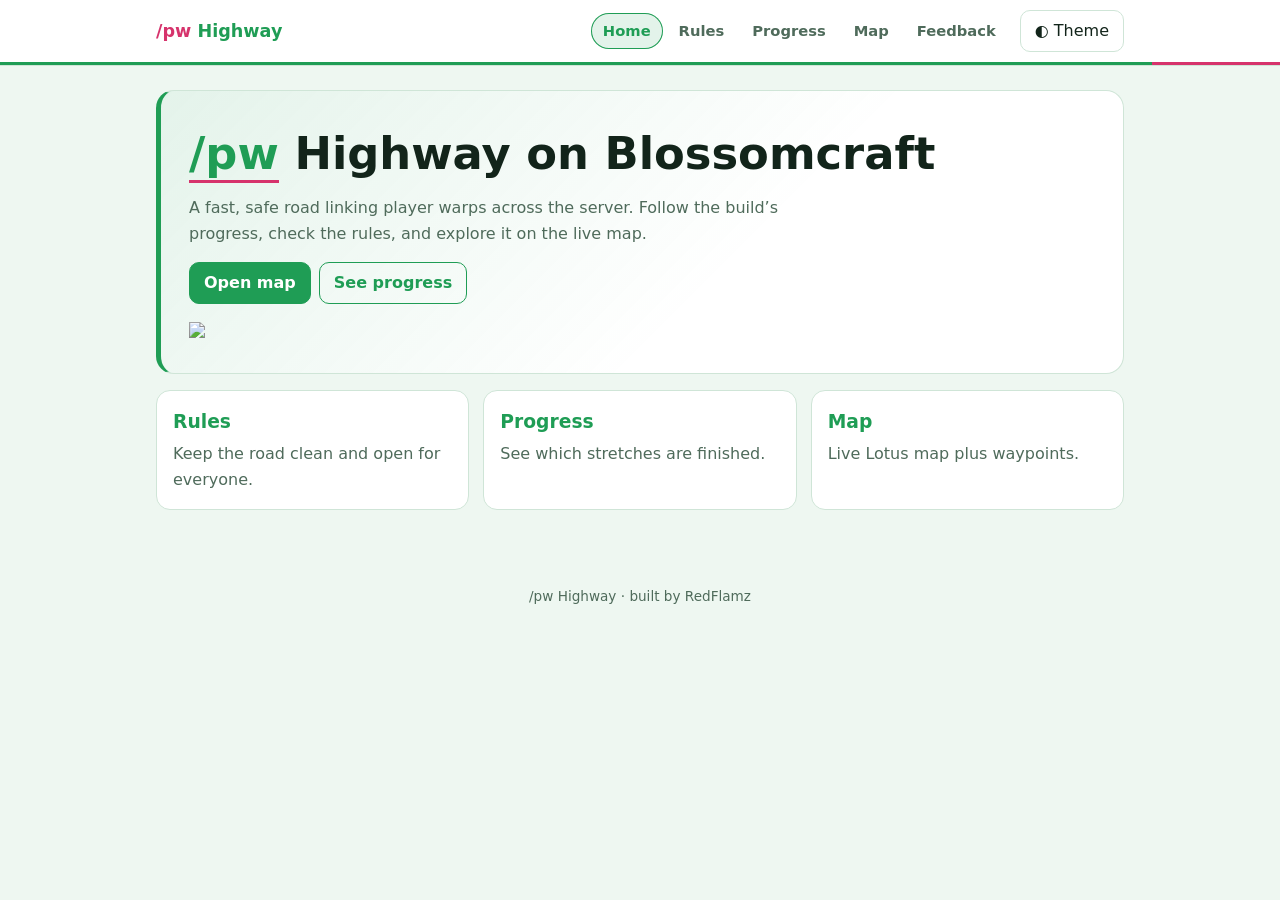
==== index.html @ 6959fd46 "Update page title and add image to hero section" ====
<!DOCTYPE html>
<html lang="en">
<head>
<meta charset="utf-8">
<meta name="viewport" content="width=device-width, initial-scale=1, viewport-fit=cover">
<title>/pw Highway</title>
<style>
:root{--bg:#eef7f1;--surface:#fff;--text:#12241a;--muted:#4f6b5b;--border:#cfe5d7;--green:#1f9d55;--pink:#d6336c;--glow:rgba(31,157,85,.12);--on:#fff;
color-scheme:light;box-sizing:border-box;padding-top:env(safe-area-inset-top,0px);padding-bottom:env(safe-area-inset-bottom,0px)}
@media (prefers-color-scheme:dark){:root:not([data-theme="light"]){--bg:#0a130e;--surface:#10201a;--text:#e8f5ed;--muted:#8fb09c;--border:#1f3a2d;--green:#3ddc84;--pink:#ff6aa8;--glow:rgba(61,220,132,.13);--on:#05200f;color-scheme:dark}}
:root[data-theme="dark"]{--bg:#0a130e;--surface:#10201a;--text:#e8f5ed;--muted:#8fb09c;--border:#1f3a2d;--green:#3ddc84;--pink:#ff6aa8;--glow:rgba(61,220,132,.13);--on:#05200f;color-scheme:dark}
html{scroll-padding-top:env(safe-area-inset-top,0px)}
*{box-sizing:border-box}
body{margin:0;background:var(--bg);color:var(--text);font:16px/1.6 system-ui,-apple-system,"Segoe UI",Roboto,sans-serif}
header::after{content:"";display:block;height:3px;background:linear-gradient(90deg,var(--green) 0 90%,var(--pink) 90%)}
header{position:sticky;top:env(safe-area-inset-top,0px);z-index:11;background:var(--surface);border-bottom:1px solid var(--border)}
body::before{content:"";position:fixed;inset:0 0 auto;height:env(safe-area-inset-top,0px);background:var(--surface);z-index:10}
.bar{max-width:1000px;margin:auto;display:flex;align-items:center;gap:12px;padding:10px 16px;flex-wrap:wrap}
.logo{font-weight:800;font-size:1.1rem;margin-right:auto}.logo span{color:var(--pink)}.logo b{color:var(--green)}
nav{display:flex;gap:4px;flex-wrap:wrap}
nav a{color:var(--muted);text-decoration:none;padding:6px 12px;border-radius:999px;font-weight:600;font-size:.92rem}
nav a:hover{color:var(--text)}nav a.on{background:var(--glow);color:var(--green);box-shadow:inset 0 0 0 1px var(--green)}
button,.btn{font:inherit;cursor:pointer;border:1px solid var(--border);background:var(--surface);color:var(--text);padding:7px 14px;border-radius:10px;text-decoration:none;display:inline-block}
button:hover,.btn:hover{border-color:var(--green)}
.pri{background:var(--green);border-color:var(--green);color:var(--on);font-weight:700}
.pk{background:transparent;border-color:var(--green);color:var(--green);font-weight:700}
main{max-width:1000px;margin:auto;padding:24px 16px 56px}
.page{display:none}.page.on{display:block}
h1{font-size:clamp(1.8rem,5vw,2.8rem);line-height:1.15;margin:.2em 0}
h1 em{font-style:normal;color:var(--green);border-bottom:3px solid var(--pink)}h2{margin-top:0}
.hero{padding:28px;border-radius:18px;background:linear-gradient(135deg,var(--glow),transparent 60%),var(--surface);border:1px solid var(--border);border-left:5px solid var(--green)}
.hero p{color:var(--muted);max-width:60ch}
.grid{display:grid;gap:14px;grid-template-columns:repeat(auto-fit,minmax(220px,1fr));margin-top:16px}
.card{background:var(--surface);border:1px solid var(--border);border-radius:14px;padding:16px}
.card h3{margin:0 0 4px;color:var(--green)}.card p{margin:0;color:var(--muted)}
ol.rules{padding-left:0;list-style:none;counter-reset:r;display:grid;gap:10px}
ol.rules li{counter-increment:r;background:var(--surface);border:1px solid var(--border);border-radius:12px;padding:12px 14px 12px 52px;position:relative}
ol.rules li::before{content:counter(r);position:absolute;left:12px;top:10px;width:28px;height:28px;border-radius:50%;background:var(--green);color:var(--on);display:grid;place-items:center;font-weight:700;font-size:.9rem}
.prog{height:16px;background:var(--border);border-radius:99px;overflow:hidden}
.fill{height:100%;background:linear-gradient(90deg,var(--green) 88%,var(--pink));border-radius:99px;transition:width .6s}
.sec{margin-top:12px}.row{display:flex;justify-content:space-between;gap:8px;font-weight:600;margin-bottom:4px;flex-wrap:wrap}
.tag{font-size:.78rem;padding:2px 10px;border-radius:99px;border:1px solid var(--green);color:var(--green)}
.tag.wip{border-color:var(--pink);color:var(--pink)}.tag.todo{border-color:var(--muted);color:var(--muted)}
iframe{width:100%;border:1px solid var(--border);border-radius:14px;background:var(--surface)}
#formf{height:560px}
.panel{background:var(--surface);border:1px solid var(--border);border-radius:14px;padding:14px}
.panel h3{margin:0 0 8px;color:var(--green)}
label{display:block;font-size:.8rem;color:var(--muted);margin-top:8px}
input,select,textarea{width:100%;font:inherit;padding:7px 9px;border-radius:8px;border:1px solid var(--border);background:var(--bg);color:var(--text)}
.xyz{display:grid;grid-template-columns:repeat(3,1fr);gap:6px}
.wp{display:flex;align-items:center;gap:8px;padding:8px 0;border-top:1px solid var(--border);flex-wrap:wrap}
.wp .dot{width:12px;height:12px;border-radius:50%;flex:none}.wp .n{flex:1;min-width:90px;font-weight:600}
.wp small{display:block;color:var(--muted);font-weight:400}.wp button{padding:3px 9px;font-size:.82rem}
.mini{display:flex;gap:6px;flex-wrap:wrap;margin-top:10px}
.note{color:var(--muted);font-size:.88rem}
body.maprt main{max-width:none;padding:0}body.maprt footer{display:none}
.mapwrap{display:flex;flex-direction:column;height:calc(100dvh - 72px - env(safe-area-inset-top,0px) - env(safe-area-inset-bottom,0px));min-height:420px;position:relative}
#mapf{flex:1;height:auto;min-height:0;border-radius:0;border-width:1px 0}
.side{position:absolute;z-index:2;left:10px;right:10px;bottom:56px;max-height:34%;overflow:auto;background:color-mix(in srgb,var(--surface) 93%,transparent);backdrop-filter:blur(6px);box-shadow:0 6px 24px rgba(0,0,0,.3);border-radius:14px;border-width:1px}
.side.off{display:none}
@media(min-width:860px){.side{left:auto;top:10px;bottom:auto;width:300px;max-height:calc(100% - 20px)}}
.tog{position:absolute;bottom:10px;left:10px;z-index:3;box-shadow:0 2px 8px rgba(0,0,0,.25)}
.out{font-family:ui-monospace,Menlo,monospace;font-size:.8rem;min-height:200px}
#vport{flex:1;position:relative;overflow:hidden;touch-action:none;cursor:grab;background:var(--bg);border-block:1px solid var(--border)}
#vstage{position:absolute;left:0;top:0;transform-origin:0 0}
.reg{position:absolute;background:repeating-linear-gradient(45deg,var(--glow) 0 12px,transparent 12px 24px);outline:calc(2px*var(--inv,1)) solid var(--green)}
.arr .reg{cursor:move;outline-color:var(--pink)}
.tiles{position:absolute;inset:0;overflow:hidden}.tile{position:absolute;max-width:none;image-rendering:pixelated;user-select:none}
.rlabel{position:absolute;left:0;top:0;transform-origin:0 0;transform:translateY(-100%) scale(var(--inv,1));background:var(--green);color:var(--on);padding:2px 8px;font:700 12px system-ui;white-space:nowrap;border-radius:6px 6px 0 0;pointer-events:none}
.pin{position:absolute;transform:translate(-50%,-50%) scale(var(--inv,1));display:flex;align-items:center;gap:4px;white-space:nowrap;font:700 13px system-ui;pointer-events:none}
.pin i{width:12px;height:12px;border-radius:50%;border:2px solid #fff;box-shadow:0 0 0 1px #0006}
.pin span{background:var(--surface);color:var(--text);padding:1px 6px;border-radius:6px;border:1px solid var(--border)}
.vbar{position:absolute;z-index:3;top:10px;left:10px;right:10px;display:flex;gap:8px;flex-wrap:wrap;align-items:center;pointer-events:none}
.vbar>*{pointer-events:auto;background:var(--surface);border:1px solid var(--border);border-radius:10px;padding:6px 10px;font-size:.85rem}
.vbar label{display:flex;align-items:center;gap:6px;margin:0;color:var(--text)}.vbar input{width:auto}
#vhint{position:absolute;inset:0;display:grid;place-items:center;text-align:center;color:var(--muted);pointer-events:none;padding:20px}
.wpo{position:absolute;z-index:3;left:10px;bottom:10px;width:230px;max-height:42%;overflow:auto;background:var(--surface);border:1px solid var(--border);border-radius:12px;padding:6px;font-size:.85rem}
.wchip{display:flex;align-items:center;gap:6px;width:100%;text-align:left;margin:2px 0;padding:5px 8px;font-size:.85rem}
.wchip i{width:10px;height:10px;border-radius:50%;flex:none}.wchip:disabled{opacity:.5;cursor:default}
.nopins .pin{display:none}.pin.hl span{background:var(--pink);color:#fff;border-color:var(--pink)}
footer{text-align:center;color:var(--muted);padding:20px;font-size:.85rem}
</style>
</head>
<body>
<header><div class="bar">
  <div class="logo"><span>/pw</span> <b>Highway</b></div>
  <nav id="nav">
    <a href="#home" data-p="home">Home</a><a href="#rules" data-p="rules">Rules</a>
    <a href="#status" data-p="status">Progress</a><a href="#map" data-p="map">Map</a><a href="#feedback" data-p="feedback">Feedback</a>
  </nav>
  <button id="theme" aria-label="Toggle theme">◐ Theme</button>
</div></header>

<main>
<section class="page" id="p-home">
  <div class="hero">
    <h1><em>/pw</em> Highway on Blossomcraft</h1>
    <p>A fast, safe road linking player warps across the server. Follow the build’s progress, check the rules, and explore it on the live map.</p>
    <p style="display:flex;gap:8px;flex-wrap:wrap"><a class="btn pri" href="#map">Open map</a><a class="btn pk" href="#status">See progress</a></p>
    <img src="Highway.jpg">
  </div>
  <div class="grid">
    <div class="card"><h3>Rules</h3><p>Keep the road clean and open for everyone.</p></div>
    <div class="card"><h3>Progress</h3><p>See which stretches are finished.</p></div>
    <div class="card"><h3>Map</h3><p>Live Lotus map plus waypoints.</p></div>
  </div>
</section>

<section class="page" id="p-rules">
  <h2>Highway rules</h2>
  <ol class="rules" id="rules"></ol>
</section>

<section class="page" id="p-status">
  <h2>Status &amp; progress</h2>
  <div class="card">
    <div class="row"><span>Overall</span><span id="total">0%</span></div>
    <div class="prog"><div class="fill" id="totalbar" style="width:0"></div></div>
  </div>
  <div id="secs"></div>
</section>

<section class="page" id="p-map">
  <div class="mapwrap">
    <button class="tog" id="tog">☰ Waypoints</button>
    <iframe id="mapf" title="Lotus map"></iframe>
    <div class="panel side" id="side">
      <h3>Highway waypoints</h3>
      <div id="wl"></div>
      <p class="note">Map blank? The site may block embedding: <a id="newtab" target="_blank" rel="noopener" style="color:var(--green)">open in new tab</a>.</p>
    </div>
  </div>
</section>

<section class="page" id="p-custom" >
  <div class="mapwrap">
    <div class="vbar">
      <label><input type="checkbox" id="vdraft"> Preview builder draft</label>
      <label><input type="checkbox" id="vshow" checked> Show waypoints</label>
      <label><input type="checkbox" id="varr"> Arrange (drag regions)</label>
      <button id="vfit">Fit all</button>
    </div>
    <div class="wpo" id="wpo"></div>
    <div id="vport"><div id="vstage"></div><div id="vhint" hidden>No regions yet. Add some on the Builder page.</div></div>
  </div>
</section>

<section class="page" id="p-builder">
  <h2>Waypoint JSON builder</h2>
  <p class="note">Add waypoints, then copy the JSON. Save it as <code>waypoints.json</code> next to this page, or paste it into the <code>wpdata</code> block in the HTML.</p>
  <div class="mapwrap" style="height:auto;flex-direction:column;gap:14px">
    <div class="panel">
      <label>Name<input id="bn" placeholder="e.g. North Hub"></label>
      <div class="xyz"><label>X<input id="bx" type="number" value="0"></label><label>Y<input id="by" type="number" value="64"></label><label>Z<input id="bz" type="number" value="0"></label></div>
      <label>Dimension<select id="bd"><option value="minecraft_overworld">Overworld</option><option value="minecraft_the_nether">Nether</option><option value="minecraft_the_end">End</option></select></label>
      <label>Colour<input id="bc" type="color" value="#ff6aa8"></label>
      <label>Note (optional)<input id="bt" placeholder="Short description"></label>
      
      <div class="mini"><button class="pri" id="badd">Add waypoint</button><button id="bcancel" hidden>Cancel edit</button></div>
    </div>
    <div class="panel"><h3>Waypoints</h3><div id="bl"></div></div>
    <div class="panel"><h3>Custom map regions</h3>
      <p class="note">Pick the block bounds of each piece of the squaremap to pull out. Drag them into place on the Custom map page.</p>
      <label>Name<input id="rn" placeholder="e.g. Spawn to hub"></label>
      <label>World<select id="rw"><option value="minecraft_overworld">Overworld</option><option value="minecraft_the_nether">Nether</option><option value="minecraft_the_end">End</option></select></label>
      <div class="xyz" style="grid-template-columns:repeat(4,1fr)"><label>X1<input id="rx1" type="number" value="-512"></label><label>Z1<input id="rz1" type="number" value="-512"></label><label>X2<input id="rx2" type="number" value="512"></label><label>Z2<input id="rz2" type="number" value="512"></label></div>
      <label>Tile URL template<input id="btu"></label>
      <div class="mini"><button class="pk" id="radd">Add region</button></div>
      <div id="rl"></div></div>
    <div class="panel"><h3>JSON output</h3>
      <textarea id="bout" class="out"></textarea>
      <div class="mini"><button class="pk" id="bcopy">Copy JSON</button><button id="bdl">Download</button><button id="bload">Import from box</button><button id="bsite">Load site’s current list</button></div>
      <p class="note" id="bmsg"></p>
    </div>
  </div>
</section>

<section class="page" id="p-feedback">
  <h2>Suggestions &amp; questions</h2>
  <p class="note">Set <code>FORM_URL</code> in the file to your Google Form’s embed link and it will appear here.</p>
  <iframe id="formf" title="Suggestions and questions form" loading="lazy"></iframe>
</section>
</main>
<footer>/pw Highway · built by RedFlamz</footer>

<script type="application/json" id="wpdata">{"tileUrl":"https://lotus.blossomcraft.org/tiles/{world}/0/{x}_{z}.png","waypoints":[{"name":"Spawn hub","x":0,"y":64,"z":0,"dim":"minecraft_overworld","color":"#3ddc84","note":"Highway start"},{"name":"North hub","x":0,"y":64,"z":-2000,"dim":"minecraft_overworld","color":"#ff6aa8","note":"Example waypoint"}],"regions":[{"name":"Spawn","dim":"minecraft_overworld","x1":-512,"z1":-512,"x2":512,"z2":512,"lx":0,"ly":0},{"name":"North hub","dim":"minecraft_overworld","x1":-512,"z1":-2512,"x2":512,"z2":-1488,"lx":1200,"ly":0}]}</script>
<script>
/* ===== EDIT ME ===== */
const MAP_BASE = "https://lotus.blossomcraft.org";
const FORM_URL = ""; // paste your Google Form embed URL
const RULES = [
  "Don’t grief or remove any part of the highway.",
  "Keep the road clear: no storage, farms on the lanes."
];
const SECTIONS = [
  {name:"Spawn/Bayhaven", pct:75},
  {name:"+X", pct:100},
  {name:"-X", pct:90},
  {name:"+Z", pct:5},
  {name:"-Z", pct:0}
];
/* =================== */

const $ = s => document.querySelector(s);
const root = document.documentElement;

// theme
try { const t = localStorage.getItem("pwtheme"); if (t) root.dataset.theme = t; } catch(e){}
$("#theme").onclick = () => {
  const dark = root.dataset.theme ? root.dataset.theme === "dark" : matchMedia("(prefers-color-scheme: dark)").matches;
  root.dataset.theme = dark ? "light" : "dark";
  try { localStorage.setItem("pwtheme", root.dataset.theme); } catch(e){}
};

// routing
const PAGES = ["home","rules","status","map","custom","feedback","builder"];
function route(){
  let h = location.hash.slice(1); if (!PAGES.includes(h)) h = "home";
  PAGES.forEach(p => $("#p-"+p).classList.toggle("on", p===h));
  document.querySelectorAll("nav a").forEach(a => a.classList.toggle("on", a.dataset.p===h));
  document.body.classList.toggle("maprt", h==="map"||h==="custom");
  if (h==="custom"){ vrender(); if(!vfitted){ vfit(); vfitted=true; } }
  if (h==="map" && !$("#mapf").src) loadMap();
  scrollTo(0,0);
}
addEventListener("hashchange", route);

// rules + status
RULES.forEach(r => { const li = document.createElement("li"); li.textContent = r; $("#rules").appendChild(li); });
const avg = Math.round(SECTIONS.reduce((a,s)=>a+s.pct,0)/SECTIONS.length);
$("#total").textContent = avg+"%"; $("#totalbar").style.width = avg+"%";
SECTIONS.forEach(s => {
  const d = document.createElement("div"); d.className="card sec";
  const tag = s.pct>=100 ? ["Done",""] : s.pct>0 ? ["In progress","wip"] : ["Planned","todo"];
  d.innerHTML = '<div class="row"><span></span><span><span class="tag '+tag[1]+'">'+tag[0]+'</span> '+s.pct+'%</span></div><div class="prog"><div class="fill" style="width:'+s.pct+'%"></div></div>';
  d.querySelector(".row span").textContent = s.name;
  $("#secs").appendChild(d);
});

// form
if (FORM_URL) $("#formf").src = FORM_URL;

// waypoints: waypoints.json if hosted beside the page, else the inline wpdata block
let DATA = {tileUrl:"", waypoints:[], regions:[]};
const inline = () => { try { return JSON.parse($("#wpdata").textContent); } catch(e){ return DATA; } };
const DIMFIX = {world:"minecraft_overworld",world_nether:"minecraft_the_nether",world_the_end:"minecraft_the_end"};
const TILE0 = MAP_BASE+"/tiles/{world}/0/{x}_{z}.png";
function norm(d){
  const a = Array.isArray(d) ? d : (d && d.waypoints) || [];
  const wp = a.filter(w=>w&&typeof w.x==="number"&&typeof w.z==="number").map(w=>({...w,dim:DIMFIX[w.dim]||w.dim||"minecraft_overworld"}));
  const rg = ((d&&d.regions)||[]).filter(r=>r&&typeof r.x1==="number"&&typeof r.x2==="number").map(r=>({...r,dim:DIMFIX[r.dim]||r.dim||"minecraft_overworld",lx:r.lx||0,ly:r.ly||0}));
  return {tileUrl:(d&&d.tileUrl)||TILE0, waypoints:wp, regions:rg};
}
// squaremap link format: /?world=<name>&x=<x>&z=<z>
function mapUrl(w){
  if (!w) return MAP_BASE;
  return MAP_BASE+"/?world="+encodeURIComponent(w.dim||"minecraft_overworld")+"&x="+w.x+"&z="+w.z;
}
function loadMap(w){ const u = mapUrl(w); $("#mapf").src = u; $("#newtab").href = u; }
function render(){
  const box = $("#wl"); box.textContent = "";
  if (!DATA.waypoints.length){ box.innerHTML='<p class="note">No waypoints yet.</p>'; return; }
  DATA.waypoints.forEach(w => {
    const r = document.createElement("div"); r.className="wp";
    const dot = document.createElement("span"); dot.className="dot"; dot.style.background=w.color||"#ff6aa8";
    const n = document.createElement("span"); n.className="n"; n.textContent=w.name;
    const s = document.createElement("small"); s.textContent = w.x+", "+(w.y??64)+", "+w.z+" · "+(w.dim||"world")+(w.note?" · "+w.note:""); n.appendChild(s);
    const go = document.createElement("button"); go.textContent="Go"; go.onclick=()=>loadMap(w);
    const cp = document.createElement("button"); cp.textContent="Copy"; cp.onclick=()=>{ try{navigator.clipboard.writeText(w.x+" "+(w.y??64)+" "+w.z);}catch(e){} };
    r.append(dot,n,go,cp); box.appendChild(r);
  });
}
$("#tog").onclick = () => $("#side").classList.toggle("off");

// builder
let B = [], R = [], editing = -1, vfitted = false;
try { B = JSON.parse(localStorage.getItem("pwbuild")||"[]"); } catch(e){}
const bjson = () => JSON.stringify({tileUrl:$("#btu").value, waypoints:B, regions:R}, null, 2);
function brender(){
  try { localStorage.setItem("pwbuild", JSON.stringify(B)); localStorage.setItem("pwreg", JSON.stringify(R)); } catch(e){}
  $("#bout").value = bjson();
  const box = $("#bl"); box.textContent = "";
  if (!B.length){ box.innerHTML='<p class="note">Nothing yet.</p>'; return; }
  B.forEach((w,i) => {
    const r = document.createElement("div"); r.className="wp";
    const dot = document.createElement("span"); dot.className="dot"; dot.style.background=w.color;
    const n = document.createElement("span"); n.className="n"; n.textContent=w.name;
    const s = document.createElement("small"); s.textContent = w.x+", "+w.y+", "+w.z+" · "+w.dim; n.appendChild(s);
    const ed = document.createElement("button"); ed.textContent="Edit"; ed.onclick=()=>{ editing=i; $("#bn").value=w.name; $("#bx").value=w.x; $("#by").value=w.y; $("#bz").value=w.z; $("#bd").value=w.dim; $("#bc").value=w.color; $("#bt").value=w.note||""; $("#badd").textContent="Save changes"; $("#bcancel").hidden=false; };
    const up = document.createElement("button"); up.textContent="↑"; up.onclick=()=>{ if(i>0){ [B[i-1],B[i]]=[B[i],B[i-1]]; brender(); } };
    const del = document.createElement("button"); del.textContent="✕"; del.onclick=()=>{ B.splice(i,1); brender(); };
    r.append(dot,n,ed,up,del); box.appendChild(r);
  });
}
function breset(){ editing=-1; $("#bn").value=""; $("#bt").value=""; $("#badd").textContent="Add waypoint"; $("#bcancel").hidden=true; }
$("#badd").onclick = () => {
  const w = {name:$("#bn").value.trim()||"Waypoint "+(B.length+1), x:+$("#bx").value||0, y:+$("#by").value||0, z:+$("#bz").value||0, dim:$("#bd").value, color:$("#bc").value};
  const note = $("#bt").value.trim(); if (note) w.note = note;
  if (editing>=0) B[editing]=w; else B.push(w);
  breset(); brender();
};
$("#bcancel").onclick = breset;
$("#btu").oninput = brender;
$("#bcopy").onclick = () => { $("#bout").select(); try { navigator.clipboard.writeText($("#bout").value); $("#bmsg").textContent="Copied."; } catch(e){ $("#bmsg").textContent="Press Ctrl/Cmd+C to copy."; } };
$("#bdl").onclick = () => {
  const a = document.createElement("a"); a.href = URL.createObjectURL(new Blob([bjson()],{type:"application/json"})); a.download="waypoints.json"; document.body.appendChild(a); a.click(); a.remove();
  $("#bmsg").textContent = "If nothing downloaded, use Copy JSON and save it as waypoints.json.";
};
function bimport(d){ const n = norm(d); B = n.waypoints.map(w=>({name:String(w.name||"Waypoint"),x:w.x,y:w.y??64,z:w.z,dim:w.dim||"minecraft_overworld",color:w.color||"#ff6aa8",...(w.note?{note:w.note}:{})})); R=n.regions.map(x=>({...x})); $("#btu").value=n.tileUrl; brender(); rrender(); }
$("#bload").onclick = () => { try { bimport(JSON.parse($("#bout").value)); $("#bmsg").textContent="Imported."; } catch(e){ $("#bmsg").textContent="That isn’t valid JSON."; } };
$("#bsite").onclick = () => { bimport(DATA); $("#bmsg").textContent="Loaded the site’s current waypoints."; };

function rrender(){
  $("#bout").value = bjson();
  try { localStorage.setItem("pwreg", JSON.stringify(R)); } catch(e){}
  const box = $("#rl"); box.textContent = "";
  R.forEach((r,i)=>{
    const row = document.createElement("div"); row.className="wp";
    const n = document.createElement("span"); n.className="n"; n.textContent=r.name;
    const sm = document.createElement("small"); sm.textContent=r.x1+","+r.z1+" → "+r.x2+","+r.z2+" · "+r.dim; n.appendChild(sm);
    const del = document.createElement("button"); del.textContent="✕"; del.onclick=()=>{ R.splice(i,1); rrender(); };
    row.append(n,del); box.appendChild(row);
  });
}
$("#radd").onclick = () => {
  const a=+$("#rx1").value||0,b=+$("#rz1").value||0,c=+$("#rx2").value||0,d=+$("#rz2").value||0;
  const x1=Math.min(a,c),x2=Math.max(a,c),z1=Math.min(b,d),z2=Math.max(b,d);
  if (x2-x1<1||z2-z1<1) return;
  const lx = R.length ? Math.max(...R.map(r=>r.lx+(r.x2-r.x1)))+200 : 0;
  R.push({name:$("#rn").value.trim()||"Region "+(R.length+1),dim:$("#rw").value,x1,z1,x2,z2,lx,ly:0});
  $("#rn").value=""; rrender();
};

// custom reassembled map
let V = {x:30,y:30,k:.3}, drag = null;
const vst = $("#vstage"), vp = $("#vport");
const vdraft = () => $("#vdraft").checked || $("#varr").checked;
const vregs = () => vdraft() ? R : DATA.regions;
function vapply(){ vst.style.transform="translate("+V.x+"px,"+V.y+"px) scale("+V.k+")"; vst.style.setProperty("--inv",1/V.k); }
function vlist(wps,regs,pm){
  const box=$("#wpo"); box.textContent="";
  if(!wps.length){ box.textContent="No waypoints yet."; return; }
  wps.forEach(p=>{
    const r=regs.find(r=>(p.dim||"minecraft_overworld")===r.dim&&p.x>=r.x1&&p.x<r.x2&&p.z>=r.z1&&p.z<r.z2);
    const b=document.createElement("button"); b.className="wchip";
    const dot=document.createElement("i"); dot.style.background=p.color||"#ff6aa8";
    b.append(dot,document.createTextNode(p.name));
    if(!r){ b.disabled=true; b.title="Outside the regions"; }
    else b.onclick=()=>{ const rc=vp.getBoundingClientRect(); V.k=Math.max(V.k,.6); V.x=rc.width/2-(r.lx+p.x-r.x1)*V.k; V.y=rc.height/2-(r.ly+p.z-r.z1)*V.k; vapply(); const pin=pm.get(p); if(pin){ pin.classList.add("hl"); setTimeout(()=>pin.classList.remove("hl"),2500); } };
    box.appendChild(b);
  });
}
function vrender(){
  const regs = vregs(), wps = vdraft() ? B : DATA.waypoints, tpl = vdraft() ? ($("#btu").value||TILE0) : DATA.tileUrl;
  vst.textContent = ""; $("#vhint").hidden = regs.length>0; const pm = new Map();
  regs.forEach((r,i)=>{
    const d = document.createElement("div"); d.className="reg"; d.dataset.i=i;
    d.style.cssText="left:"+r.lx+"px;top:"+r.ly+"px;width:"+(r.x2-r.x1)+"px;height:"+(r.z2-r.z1)+"px";
    const t = document.createElement("div"); t.className="tiles"; d.appendChild(t);
    const x0=Math.floor(r.x1/512),x1=Math.floor((r.x2-1)/512),z0=Math.floor(r.z1/512),z1=Math.floor((r.z2-1)/512);
    if ((x1-x0+1)*(z1-z0+1)<=400) for (let tx=x0;tx<=x1;tx++) for (let tz=z0;tz<=z1;tz++){
      const im = new Image(); im.className="tile"; im.loading="lazy"; im.draggable=false; im.width=512; im.height=512;
      im.style.left=(tx*512-r.x1)+"px"; im.style.top=(tz*512-r.z1)+"px";
      im.onerror=()=>im.remove();
      im.src = tpl.replace("{world}",r.dim).replace("{x}",tx).replace("{z}",tz); t.appendChild(im);
    }
    const lb = document.createElement("div"); lb.className="rlabel"; lb.textContent=r.name; d.appendChild(lb);
    wps.forEach(p=>{
      if ((p.dim||"minecraft_overworld")!==r.dim||p.x<r.x1||p.x>=r.x2||p.z<r.z1||p.z>=r.z2) return;
      const pin = document.createElement("div"); pin.className="pin"; pin.style.left=(p.x-r.x1)+"px"; pin.style.top=(p.z-r.z1)+"px";
      const dot = document.createElement("i"); dot.style.background=p.color||"#ff6aa8";
      const sp = document.createElement("span"); sp.textContent=p.name; pin.append(dot,sp); d.appendChild(pin); pm.set(p,pin);
    });
    vst.appendChild(d);
  });
  vlist(wps,regs,pm); vapply();
}
function vfit(){
  const regs = vregs(); if (!regs.length) return;
  const x0=Math.min(...regs.map(r=>r.lx)), y0=Math.min(...regs.map(r=>r.ly));
  const bw=Math.max(...regs.map(r=>r.lx+r.x2-r.x1))-x0, bh=Math.max(...regs.map(r=>r.ly+r.z2-r.z1))-y0;
  const rc = vp.getBoundingClientRect();
  V.k = Math.max(.01, Math.min((rc.width-100)/bw,(rc.height-120)/bh,2));
  V.x = (rc.width-bw*V.k)/2 - x0*V.k; V.y = (rc.height-bh*V.k)/2 - y0*V.k + 20; vapply();
}
$("#vfit").onclick = vfit;
$("#vshow").onchange = () => { vst.classList.toggle("nopins",!$("#vshow").checked); $("#wpo").hidden = !$("#vshow").checked; };
$("#vdraft").onchange = () => { vrender(); vfit(); };
$("#varr").onchange = () => { if ($("#varr").checked) $("#vdraft").checked = true; vp.classList.toggle("arr",$("#varr").checked); vrender(); };
vp.addEventListener("pointerdown", e => {
  const rg = e.target.closest(".reg");
  drag = ($("#varr").checked && rg) ? {r:R[+rg.dataset.i],el:rg,x:e.clientX,y:e.clientY} : {pan:true,x:e.clientX,y:e.clientY};
  vp.setPointerCapture(e.pointerId);
});
vp.addEventListener("pointermove", e => {
  if (!drag) return;
  const dx=e.clientX-drag.x, dy=e.clientY-drag.y; drag.x=e.clientX; drag.y=e.clientY;
  if (drag.pan){ V.x+=dx; V.y+=dy; vapply(); }
  else { drag.r.lx=Math.round(drag.r.lx+dx/V.k); drag.r.ly=Math.round(drag.r.ly+dy/V.k); drag.el.style.left=drag.r.lx+"px"; drag.el.style.top=drag.r.ly+"px"; }
});
vp.addEventListener("pointerup", () => { if (drag && !drag.pan) rrender(); drag = null; });
vp.addEventListener("wheel", e => {
  e.preventDefault();
  const rc=vp.getBoundingClientRect(), mx=e.clientX-rc.left, my=e.clientY-rc.top;
  const nk=Math.min(8,Math.max(.01,V.k*(e.deltaY<0?1.15:1/1.15)));
  V.x=mx-(mx-V.x)*nk/V.k; V.y=my-(my-V.y)*nk/V.k; V.k=nk; vapply();
},{passive:false});

(async () => {
  let d = null;
  try { const r = await fetch("waypoints.json",{cache:"no-store"}); if (r.ok) d = await r.json(); } catch(e){}
  DATA = norm(d || inline());
  render(); if (!B.length) bimport(DATA); else { try{ R=JSON.parse(localStorage.getItem("pwreg")||"[]"); }catch(e){} $("#btu").value=DATA.tileUrl; brender(); } rrender();
  route();
})();
</script>
</body>
</html>
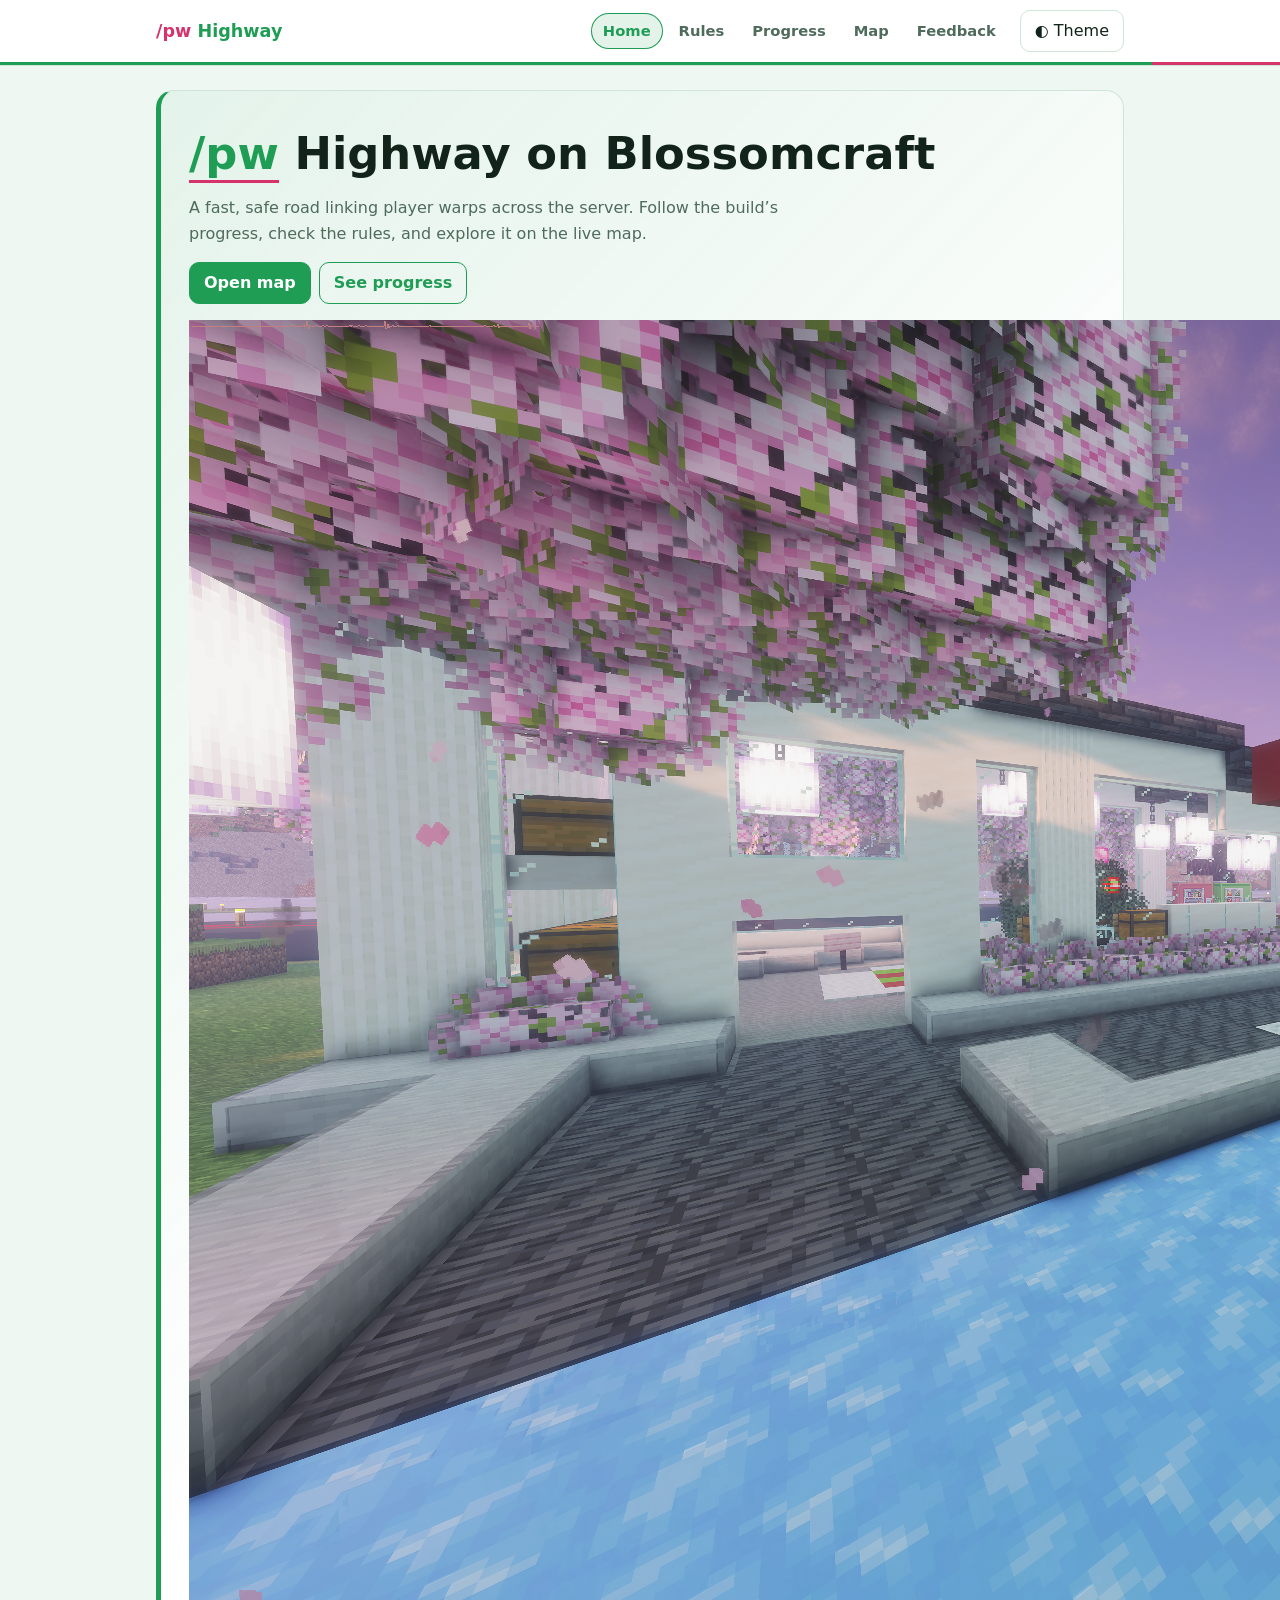
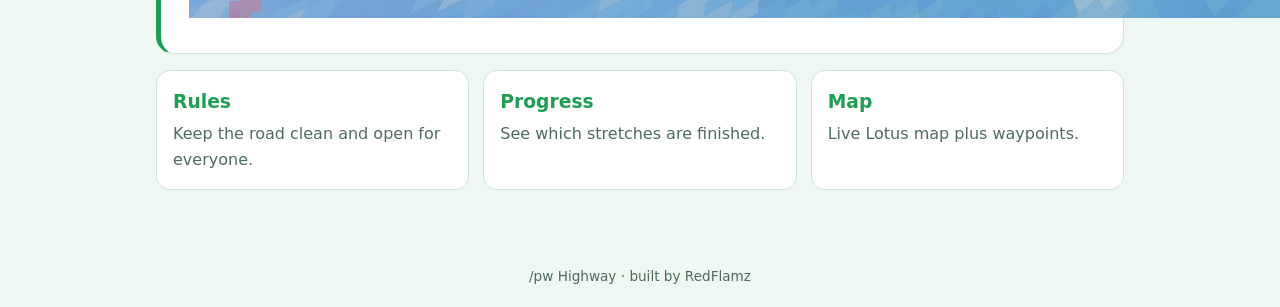
==== commit fd341e5d: "Change image source from Highway.jpg to Highway.png" ====
--- a/index.html
+++ b/index.html
@@ -97,7 +97,7 @@
     <h1><em>/pw</em> Highway on Blossomcraft</h1>
     <p>A fast, safe road linking player warps across the server. Follow the build’s progress, check the rules, and explore it on the live map.</p>
     <p style="display:flex;gap:8px;flex-wrap:wrap"><a class="btn pri" href="#map">Open map</a><a class="btn pk" href="#status">See progress</a></p>
-    <img src="Highway.jpg">
+    <img src="Highway.png">
   </div>
   <div class="grid">
     <div class="card"><h3>Rules</h3><p>Keep the road clean and open for everyone.</p></div>
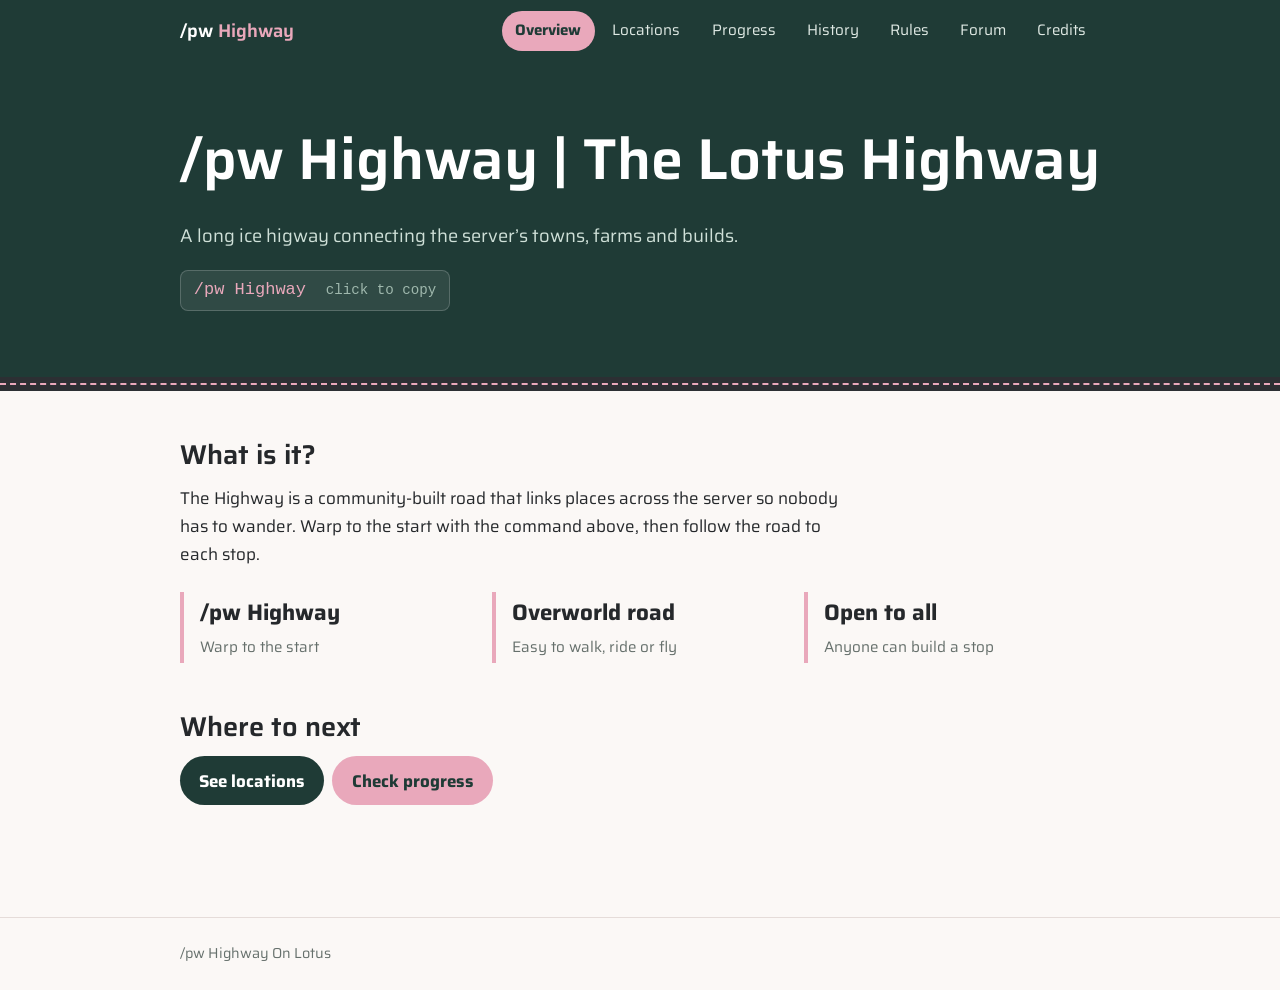
==== commit ca9ef146: "Add Files" ====
--- a/index.html
+++ b/index.html
@@ -2,417 +2,45 @@
 <html lang="en">
 <head>
 <meta charset="utf-8">
-<meta name="viewport" content="width=device-width, initial-scale=1, viewport-fit=cover">
-<title>/pw Highway</title>
-<style>
-:root{--bg:#eef7f1;--surface:#fff;--text:#12241a;--muted:#4f6b5b;--border:#cfe5d7;--green:#1f9d55;--pink:#d6336c;--glow:rgba(31,157,85,.12);--on:#fff;
-color-scheme:light;box-sizing:border-box;padding-top:env(safe-area-inset-top,0px);padding-bottom:env(safe-area-inset-bottom,0px)}
-@media (prefers-color-scheme:dark){:root:not([data-theme="light"]){--bg:#0a130e;--surface:#10201a;--text:#e8f5ed;--muted:#8fb09c;--border:#1f3a2d;--green:#3ddc84;--pink:#ff6aa8;--glow:rgba(61,220,132,.13);--on:#05200f;color-scheme:dark}}
-:root[data-theme="dark"]{--bg:#0a130e;--surface:#10201a;--text:#e8f5ed;--muted:#8fb09c;--border:#1f3a2d;--green:#3ddc84;--pink:#ff6aa8;--glow:rgba(61,220,132,.13);--on:#05200f;color-scheme:dark}
-html{scroll-padding-top:env(safe-area-inset-top,0px)}
-*{box-sizing:border-box}
-body{margin:0;background:var(--bg);color:var(--text);font:16px/1.6 system-ui,-apple-system,"Segoe UI",Roboto,sans-serif}
-header::after{content:"";display:block;height:3px;background:linear-gradient(90deg,var(--green) 0 90%,var(--pink) 90%)}
-header{position:sticky;top:env(safe-area-inset-top,0px);z-index:11;background:var(--surface);border-bottom:1px solid var(--border)}
-body::before{content:"";position:fixed;inset:0 0 auto;height:env(safe-area-inset-top,0px);background:var(--surface);z-index:10}
-.bar{max-width:1000px;margin:auto;display:flex;align-items:center;gap:12px;padding:10px 16px;flex-wrap:wrap}
-.logo{font-weight:800;font-size:1.1rem;margin-right:auto}.logo span{color:var(--pink)}.logo b{color:var(--green)}
-nav{display:flex;gap:4px;flex-wrap:wrap}
-nav a{color:var(--muted);text-decoration:none;padding:6px 12px;border-radius:999px;font-weight:600;font-size:.92rem}
-nav a:hover{color:var(--text)}nav a.on{background:var(--glow);color:var(--green);box-shadow:inset 0 0 0 1px var(--green)}
-button,.btn{font:inherit;cursor:pointer;border:1px solid var(--border);background:var(--surface);color:var(--text);padding:7px 14px;border-radius:10px;text-decoration:none;display:inline-block}
-button:hover,.btn:hover{border-color:var(--green)}
-.pri{background:var(--green);border-color:var(--green);color:var(--on);font-weight:700}
-.pk{background:transparent;border-color:var(--green);color:var(--green);font-weight:700}
-main{max-width:1000px;margin:auto;padding:24px 16px 56px}
-.page{display:none}.page.on{display:block}
-h1{font-size:clamp(1.8rem,5vw,2.8rem);line-height:1.15;margin:.2em 0}
-h1 em{font-style:normal;color:var(--green);border-bottom:3px solid var(--pink)}h2{margin-top:0}
-.hero{padding:28px;border-radius:18px;background:linear-gradient(135deg,var(--glow),transparent 60%),var(--surface);border:1px solid var(--border);border-left:5px solid var(--green)}
-.hero p{color:var(--muted);max-width:60ch}
-.grid{display:grid;gap:14px;grid-template-columns:repeat(auto-fit,minmax(220px,1fr));margin-top:16px}
-.card{background:var(--surface);border:1px solid var(--border);border-radius:14px;padding:16px}
-.card h3{margin:0 0 4px;color:var(--green)}.card p{margin:0;color:var(--muted)}
-ol.rules{padding-left:0;list-style:none;counter-reset:r;display:grid;gap:10px}
-ol.rules li{counter-increment:r;background:var(--surface);border:1px solid var(--border);border-radius:12px;padding:12px 14px 12px 52px;position:relative}
-ol.rules li::before{content:counter(r);position:absolute;left:12px;top:10px;width:28px;height:28px;border-radius:50%;background:var(--green);color:var(--on);display:grid;place-items:center;font-weight:700;font-size:.9rem}
-.prog{height:16px;background:var(--border);border-radius:99px;overflow:hidden}
-.fill{height:100%;background:linear-gradient(90deg,var(--green) 88%,var(--pink));border-radius:99px;transition:width .6s}
-.sec{margin-top:12px}.row{display:flex;justify-content:space-between;gap:8px;font-weight:600;margin-bottom:4px;flex-wrap:wrap}
-.tag{font-size:.78rem;padding:2px 10px;border-radius:99px;border:1px solid var(--green);color:var(--green)}
-.tag.wip{border-color:var(--pink);color:var(--pink)}.tag.todo{border-color:var(--muted);color:var(--muted)}
-iframe{width:100%;border:1px solid var(--border);border-radius:14px;background:var(--surface)}
-#formf{height:560px}
-.panel{background:var(--surface);border:1px solid var(--border);border-radius:14px;padding:14px}
-.panel h3{margin:0 0 8px;color:var(--green)}
-label{display:block;font-size:.8rem;color:var(--muted);margin-top:8px}
-input,select,textarea{width:100%;font:inherit;padding:7px 9px;border-radius:8px;border:1px solid var(--border);background:var(--bg);color:var(--text)}
-.xyz{display:grid;grid-template-columns:repeat(3,1fr);gap:6px}
-.wp{display:flex;align-items:center;gap:8px;padding:8px 0;border-top:1px solid var(--border);flex-wrap:wrap}
-.wp .dot{width:12px;height:12px;border-radius:50%;flex:none}.wp .n{flex:1;min-width:90px;font-weight:600}
-.wp small{display:block;color:var(--muted);font-weight:400}.wp button{padding:3px 9px;font-size:.82rem}
-.mini{display:flex;gap:6px;flex-wrap:wrap;margin-top:10px}
-.note{color:var(--muted);font-size:.88rem}
-body.maprt main{max-width:none;padding:0}body.maprt footer{display:none}
-.mapwrap{display:flex;flex-direction:column;height:calc(100dvh - 72px - env(safe-area-inset-top,0px) - env(safe-area-inset-bottom,0px));min-height:420px;position:relative}
-#mapf{flex:1;height:auto;min-height:0;border-radius:0;border-width:1px 0}
-.side{position:absolute;z-index:2;left:10px;right:10px;bottom:56px;max-height:34%;overflow:auto;background:color-mix(in srgb,var(--surface) 93%,transparent);backdrop-filter:blur(6px);box-shadow:0 6px 24px rgba(0,0,0,.3);border-radius:14px;border-width:1px}
-.side.off{display:none}
-@media(min-width:860px){.side{left:auto;top:10px;bottom:auto;width:300px;max-height:calc(100% - 20px)}}
-.tog{position:absolute;bottom:10px;left:10px;z-index:3;box-shadow:0 2px 8px rgba(0,0,0,.25)}
-.out{font-family:ui-monospace,Menlo,monospace;font-size:.8rem;min-height:200px}
-#vport{flex:1;position:relative;overflow:hidden;touch-action:none;cursor:grab;background:var(--bg);border-block:1px solid var(--border)}
-#vstage{position:absolute;left:0;top:0;transform-origin:0 0}
-.reg{position:absolute;background:repeating-linear-gradient(45deg,var(--glow) 0 12px,transparent 12px 24px);outline:calc(2px*var(--inv,1)) solid var(--green)}
-.arr .reg{cursor:move;outline-color:var(--pink)}
-.tiles{position:absolute;inset:0;overflow:hidden}.tile{position:absolute;max-width:none;image-rendering:pixelated;user-select:none}
-.rlabel{position:absolute;left:0;top:0;transform-origin:0 0;transform:translateY(-100%) scale(var(--inv,1));background:var(--green);color:var(--on);padding:2px 8px;font:700 12px system-ui;white-space:nowrap;border-radius:6px 6px 0 0;pointer-events:none}
-.pin{position:absolute;transform:translate(-50%,-50%) scale(var(--inv,1));display:flex;align-items:center;gap:4px;white-space:nowrap;font:700 13px system-ui;pointer-events:none}
-.pin i{width:12px;height:12px;border-radius:50%;border:2px solid #fff;box-shadow:0 0 0 1px #0006}
-.pin span{background:var(--surface);color:var(--text);padding:1px 6px;border-radius:6px;border:1px solid var(--border)}
-.vbar{position:absolute;z-index:3;top:10px;left:10px;right:10px;display:flex;gap:8px;flex-wrap:wrap;align-items:center;pointer-events:none}
-.vbar>*{pointer-events:auto;background:var(--surface);border:1px solid var(--border);border-radius:10px;padding:6px 10px;font-size:.85rem}
-.vbar label{display:flex;align-items:center;gap:6px;margin:0;color:var(--text)}.vbar input{width:auto}
-#vhint{position:absolute;inset:0;display:grid;place-items:center;text-align:center;color:var(--muted);pointer-events:none;padding:20px}
-.wpo{position:absolute;z-index:3;left:10px;bottom:10px;width:230px;max-height:42%;overflow:auto;background:var(--surface);border:1px solid var(--border);border-radius:12px;padding:6px;font-size:.85rem}
-.wchip{display:flex;align-items:center;gap:6px;width:100%;text-align:left;margin:2px 0;padding:5px 8px;font-size:.85rem}
-.wchip i{width:10px;height:10px;border-radius:50%;flex:none}.wchip:disabled{opacity:.5;cursor:default}
-.nopins .pin{display:none}.pin.hl span{background:var(--pink);color:#fff;border-color:var(--pink)}
-footer{text-align:center;color:var(--muted);padding:20px;font-size:.85rem}
-</style>
+<meta name="viewport" content="width=device-width, initial-scale=1">
+<title>Overview | /pw Highway</title>
+<link rel="preconnect" href="https://fonts.googleapis.com"><link rel="preconnect" href="https://fonts.gstatic.com" crossorigin>
+<link href="https://fonts.googleapis.com/css2?family=Fraunces:wght@600&family=Nunito+Sans:wght@400;700&display=swap" rel="stylesheet">
+<link href="https://fonts.googleapis.com/css2?family=Saira:ital,wdth,wght@0,50..125,100..900;1,50..125,100..900&display=swap" rel="stylesheet">
+<link rel="stylesheet" href="css/style.css">
 </head>
 <body>
-<header><div class="bar">
-  <div class="logo"><span>/pw</span> <b>Highway</b></div>
-  <nav id="nav">
-    <a href="#home" data-p="home">Home</a><a href="#rules" data-p="rules">Rules</a>
-    <a href="#status" data-p="status">Progress</a><a href="#map" data-p="map">Map</a><a href="#feedback" data-p="feedback">Feedback</a>
-  </nav>
-  <button id="theme" aria-label="Toggle theme">◐ Theme</button>
+<header class="site"><div class="wrap">
+  <a class="brand" href="index.html">/pw <span>Highway</span></a>
+  <button class="menu-btn" aria-expanded="false">Menu</button>
+  <nav aria-label="Main"><ul>
+    <li><a href="index.html" aria-current="page">Overview</a></li>
+    <li><a href="locations.html">Locations</a></li>
+    <li><a href="progress.html">Progress</a></li>
+    
+    <li><a href="history.html">History</a></li>
+    <li><a href="rules.html">Rules</a></li>
+    <li><a href="apply.html">Forum</a></li>
+    <li><a href="credits.html">Credits</a></li>
+  </ul></nav>
 </div></header>
-
-<main>
-<section class="page" id="p-home">
-  <div class="hero">
-    <h1><em>/pw</em> Highway on Blossomcraft</h1>
-    <p>A fast, safe road linking player warps across the server. Follow the build’s progress, check the rules, and explore it on the live map.</p>
-    <p style="display:flex;gap:8px;flex-wrap:wrap"><a class="btn pri" href="#map">Open map</a><a class="btn pk" href="#status">See progress</a></p>
-    <img src="Highway.png">
-  </div>
-  <div class="grid">
-    <div class="card"><h3>Rules</h3><p>Keep the road clean and open for everyone.</p></div>
-    <div class="card"><h3>Progress</h3><p>See which stretches are finished.</p></div>
-    <div class="card"><h3>Map</h3><p>Live Lotus map plus waypoints.</p></div>
-  </div>
-</section>
-
-<section class="page" id="p-rules">
-  <h2>Highway rules</h2>
-  <ol class="rules" id="rules"></ol>
-</section>
-
-<section class="page" id="p-status">
-  <h2>Status &amp; progress</h2>
-  <div class="card">
-    <div class="row"><span>Overall</span><span id="total">0%</span></div>
-    <div class="prog"><div class="fill" id="totalbar" style="width:0"></div></div>
-  </div>
-  <div id="secs"></div>
-</section>
-
-<section class="page" id="p-map">
-  <div class="mapwrap">
-    <button class="tog" id="tog">☰ Waypoints</button>
-    <iframe id="mapf" title="Lotus map"></iframe>
-    <div class="panel side" id="side">
-      <h3>Highway waypoints</h3>
-      <div id="wl"></div>
-      <p class="note">Map blank? The site may block embedding: <a id="newtab" target="_blank" rel="noopener" style="color:var(--green)">open in new tab</a>.</p>
-    </div>
-  </div>
-</section>
-
-<section class="page" id="p-custom" >
-  <div class="mapwrap">
-    <div class="vbar">
-      <label><input type="checkbox" id="vdraft"> Preview builder draft</label>
-      <label><input type="checkbox" id="vshow" checked> Show waypoints</label>
-      <label><input type="checkbox" id="varr"> Arrange (drag regions)</label>
-      <button id="vfit">Fit all</button>
-    </div>
-    <div class="wpo" id="wpo"></div>
-    <div id="vport"><div id="vstage"></div><div id="vhint" hidden>No regions yet. Add some on the Builder page.</div></div>
-  </div>
-</section>
-
-<section class="page" id="p-builder">
-  <h2>Waypoint JSON builder</h2>
-  <p class="note">Add waypoints, then copy the JSON. Save it as <code>waypoints.json</code> next to this page, or paste it into the <code>wpdata</code> block in the HTML.</p>
-  <div class="mapwrap" style="height:auto;flex-direction:column;gap:14px">
-    <div class="panel">
-      <label>Name<input id="bn" placeholder="e.g. North Hub"></label>
-      <div class="xyz"><label>X<input id="bx" type="number" value="0"></label><label>Y<input id="by" type="number" value="64"></label><label>Z<input id="bz" type="number" value="0"></label></div>
-      <label>Dimension<select id="bd"><option value="minecraft_overworld">Overworld</option><option value="minecraft_the_nether">Nether</option><option value="minecraft_the_end">End</option></select></label>
-      <label>Colour<input id="bc" type="color" value="#ff6aa8"></label>
-      <label>Note (optional)<input id="bt" placeholder="Short description"></label>
-      
-      <div class="mini"><button class="pri" id="badd">Add waypoint</button><button id="bcancel" hidden>Cancel edit</button></div>
-    </div>
-    <div class="panel"><h3>Waypoints</h3><div id="bl"></div></div>
-    <div class="panel"><h3>Custom map regions</h3>
-      <p class="note">Pick the block bounds of each piece of the squaremap to pull out. Drag them into place on the Custom map page.</p>
-      <label>Name<input id="rn" placeholder="e.g. Spawn to hub"></label>
-      <label>World<select id="rw"><option value="minecraft_overworld">Overworld</option><option value="minecraft_the_nether">Nether</option><option value="minecraft_the_end">End</option></select></label>
-      <div class="xyz" style="grid-template-columns:repeat(4,1fr)"><label>X1<input id="rx1" type="number" value="-512"></label><label>Z1<input id="rz1" type="number" value="-512"></label><label>X2<input id="rx2" type="number" value="512"></label><label>Z2<input id="rz2" type="number" value="512"></label></div>
-      <label>Tile URL template<input id="btu"></label>
-      <div class="mini"><button class="pk" id="radd">Add region</button></div>
-      <div id="rl"></div></div>
-    <div class="panel"><h3>JSON output</h3>
-      <textarea id="bout" class="out"></textarea>
-      <div class="mini"><button class="pk" id="bcopy">Copy JSON</button><button id="bdl">Download</button><button id="bload">Import from box</button><button id="bsite">Load site’s current list</button></div>
-      <p class="note" id="bmsg"></p>
-    </div>
-  </div>
-</section>
-
-<section class="page" id="p-feedback">
-  <h2>Suggestions &amp; questions</h2>
-  <p class="note">Set <code>FORM_URL</code> in the file to your Google Form’s embed link and it will appear here.</p>
-  <iframe id="formf" title="Suggestions and questions form" loading="lazy"></iframe>
-</section>
-</main>
-<footer>/pw Highway · built by RedFlamz</footer>
-
-<script type="application/json" id="wpdata">{"tileUrl":"https://lotus.blossomcraft.org/tiles/{world}/0/{x}_{z}.png","waypoints":[{"name":"Spawn hub","x":0,"y":64,"z":0,"dim":"minecraft_overworld","color":"#3ddc84","note":"Highway start"},{"name":"North hub","x":0,"y":64,"z":-2000,"dim":"minecraft_overworld","color":"#ff6aa8","note":"Example waypoint"}],"regions":[{"name":"Spawn","dim":"minecraft_overworld","x1":-512,"z1":-512,"x2":512,"z2":512,"lx":0,"ly":0},{"name":"North hub","dim":"minecraft_overworld","x1":-512,"z1":-2512,"x2":512,"z2":-1488,"lx":1200,"ly":0}]}</script>
-<script>
-/* ===== EDIT ME ===== */
-const MAP_BASE = "https://lotus.blossomcraft.org";
-const FORM_URL = ""; // paste your Google Form embed URL
-const RULES = [
-  "Don’t grief or remove any part of the highway.",
-  "Keep the road clear: no storage, farms on the lanes."
-];
-const SECTIONS = [
-  {name:"Spawn/Bayhaven", pct:75},
-  {name:"+X", pct:100},
-  {name:"-X", pct:90},
-  {name:"+Z", pct:5},
-  {name:"-Z", pct:0}
-];
-/* =================== */
-
-const $ = s => document.querySelector(s);
-const root = document.documentElement;
-
-// theme
-try { const t = localStorage.getItem("pwtheme"); if (t) root.dataset.theme = t; } catch(e){}
-$("#theme").onclick = () => {
-  const dark = root.dataset.theme ? root.dataset.theme === "dark" : matchMedia("(prefers-color-scheme: dark)").matches;
-  root.dataset.theme = dark ? "light" : "dark";
-  try { localStorage.setItem("pwtheme", root.dataset.theme); } catch(e){}
-};
-
-// routing
-const PAGES = ["home","rules","status","map","custom","feedback","builder"];
-function route(){
-  let h = location.hash.slice(1); if (!PAGES.includes(h)) h = "home";
-  PAGES.forEach(p => $("#p-"+p).classList.toggle("on", p===h));
-  document.querySelectorAll("nav a").forEach(a => a.classList.toggle("on", a.dataset.p===h));
-  document.body.classList.toggle("maprt", h==="map"||h==="custom");
-  if (h==="custom"){ vrender(); if(!vfitted){ vfit(); vfitted=true; } }
-  if (h==="map" && !$("#mapf").src) loadMap();
-  scrollTo(0,0);
-}
-addEventListener("hashchange", route);
-
-// rules + status
-RULES.forEach(r => { const li = document.createElement("li"); li.textContent = r; $("#rules").appendChild(li); });
-const avg = Math.round(SECTIONS.reduce((a,s)=>a+s.pct,0)/SECTIONS.length);
-$("#total").textContent = avg+"%"; $("#totalbar").style.width = avg+"%";
-SECTIONS.forEach(s => {
-  const d = document.createElement("div"); d.className="card sec";
-  const tag = s.pct>=100 ? ["Done",""] : s.pct>0 ? ["In progress","wip"] : ["Planned","todo"];
-  d.innerHTML = '<div class="row"><span></span><span><span class="tag '+tag[1]+'">'+tag[0]+'</span> '+s.pct+'%</span></div><div class="prog"><div class="fill" style="width:'+s.pct+'%"></div></div>';
-  d.querySelector(".row span").textContent = s.name;
-  $("#secs").appendChild(d);
-});
-
-// form
-if (FORM_URL) $("#formf").src = FORM_URL;
-
-// waypoints: waypoints.json if hosted beside the page, else the inline wpdata block
-let DATA = {tileUrl:"", waypoints:[], regions:[]};
-const inline = () => { try { return JSON.parse($("#wpdata").textContent); } catch(e){ return DATA; } };
-const DIMFIX = {world:"minecraft_overworld",world_nether:"minecraft_the_nether",world_the_end:"minecraft_the_end"};
-const TILE0 = MAP_BASE+"/tiles/{world}/0/{x}_{z}.png";
-function norm(d){
-  const a = Array.isArray(d) ? d : (d && d.waypoints) || [];
-  const wp = a.filter(w=>w&&typeof w.x==="number"&&typeof w.z==="number").map(w=>({...w,dim:DIMFIX[w.dim]||w.dim||"minecraft_overworld"}));
-  const rg = ((d&&d.regions)||[]).filter(r=>r&&typeof r.x1==="number"&&typeof r.x2==="number").map(r=>({...r,dim:DIMFIX[r.dim]||r.dim||"minecraft_overworld",lx:r.lx||0,ly:r.ly||0}));
-  return {tileUrl:(d&&d.tileUrl)||TILE0, waypoints:wp, regions:rg};
-}
-// squaremap link format: /?world=<name>&x=<x>&z=<z>
-function mapUrl(w){
-  if (!w) return MAP_BASE;
-  return MAP_BASE+"/?world="+encodeURIComponent(w.dim||"minecraft_overworld")+"&x="+w.x+"&z="+w.z;
-}
-function loadMap(w){ const u = mapUrl(w); $("#mapf").src = u; $("#newtab").href = u; }
-function render(){
-  const box = $("#wl"); box.textContent = "";
-  if (!DATA.waypoints.length){ box.innerHTML='<p class="note">No waypoints yet.</p>'; return; }
-  DATA.waypoints.forEach(w => {
-    const r = document.createElement("div"); r.className="wp";
-    const dot = document.createElement("span"); dot.className="dot"; dot.style.background=w.color||"#ff6aa8";
-    const n = document.createElement("span"); n.className="n"; n.textContent=w.name;
-    const s = document.createElement("small"); s.textContent = w.x+", "+(w.y??64)+", "+w.z+" · "+(w.dim||"world")+(w.note?" · "+w.note:""); n.appendChild(s);
-    const go = document.createElement("button"); go.textContent="Go"; go.onclick=()=>loadMap(w);
-    const cp = document.createElement("button"); cp.textContent="Copy"; cp.onclick=()=>{ try{navigator.clipboard.writeText(w.x+" "+(w.y??64)+" "+w.z);}catch(e){} };
-    r.append(dot,n,go,cp); box.appendChild(r);
-  });
-}
-$("#tog").onclick = () => $("#side").classList.toggle("off");
-
-// builder
-let B = [], R = [], editing = -1, vfitted = false;
-try { B = JSON.parse(localStorage.getItem("pwbuild")||"[]"); } catch(e){}
-const bjson = () => JSON.stringify({tileUrl:$("#btu").value, waypoints:B, regions:R}, null, 2);
-function brender(){
-  try { localStorage.setItem("pwbuild", JSON.stringify(B)); localStorage.setItem("pwreg", JSON.stringify(R)); } catch(e){}
-  $("#bout").value = bjson();
-  const box = $("#bl"); box.textContent = "";
-  if (!B.length){ box.innerHTML='<p class="note">Nothing yet.</p>'; return; }
-  B.forEach((w,i) => {
-    const r = document.createElement("div"); r.className="wp";
-    const dot = document.createElement("span"); dot.className="dot"; dot.style.background=w.color;
-    const n = document.createElement("span"); n.className="n"; n.textContent=w.name;
-    const s = document.createElement("small"); s.textContent = w.x+", "+w.y+", "+w.z+" · "+w.dim; n.appendChild(s);
-    const ed = document.createElement("button"); ed.textContent="Edit"; ed.onclick=()=>{ editing=i; $("#bn").value=w.name; $("#bx").value=w.x; $("#by").value=w.y; $("#bz").value=w.z; $("#bd").value=w.dim; $("#bc").value=w.color; $("#bt").value=w.note||""; $("#badd").textContent="Save changes"; $("#bcancel").hidden=false; };
-    const up = document.createElement("button"); up.textContent="↑"; up.onclick=()=>{ if(i>0){ [B[i-1],B[i]]=[B[i],B[i-1]]; brender(); } };
-    const del = document.createElement("button"); del.textContent="✕"; del.onclick=()=>{ B.splice(i,1); brender(); };
-    r.append(dot,n,ed,up,del); box.appendChild(r);
-  });
-}
-function breset(){ editing=-1; $("#bn").value=""; $("#bt").value=""; $("#badd").textContent="Add waypoint"; $("#bcancel").hidden=true; }
-$("#badd").onclick = () => {
-  const w = {name:$("#bn").value.trim()||"Waypoint "+(B.length+1), x:+$("#bx").value||0, y:+$("#by").value||0, z:+$("#bz").value||0, dim:$("#bd").value, color:$("#bc").value};
-  const note = $("#bt").value.trim(); if (note) w.note = note;
-  if (editing>=0) B[editing]=w; else B.push(w);
-  breset(); brender();
-};
-$("#bcancel").onclick = breset;
-$("#btu").oninput = brender;
-$("#bcopy").onclick = () => { $("#bout").select(); try { navigator.clipboard.writeText($("#bout").value); $("#bmsg").textContent="Copied."; } catch(e){ $("#bmsg").textContent="Press Ctrl/Cmd+C to copy."; } };
-$("#bdl").onclick = () => {
-  const a = document.createElement("a"); a.href = URL.createObjectURL(new Blob([bjson()],{type:"application/json"})); a.download="waypoints.json"; document.body.appendChild(a); a.click(); a.remove();
-  $("#bmsg").textContent = "If nothing downloaded, use Copy JSON and save it as waypoints.json.";
-};
-function bimport(d){ const n = norm(d); B = n.waypoints.map(w=>({name:String(w.name||"Waypoint"),x:w.x,y:w.y??64,z:w.z,dim:w.dim||"minecraft_overworld",color:w.color||"#ff6aa8",...(w.note?{note:w.note}:{})})); R=n.regions.map(x=>({...x})); $("#btu").value=n.tileUrl; brender(); rrender(); }
-$("#bload").onclick = () => { try { bimport(JSON.parse($("#bout").value)); $("#bmsg").textContent="Imported."; } catch(e){ $("#bmsg").textContent="That isn’t valid JSON."; } };
-$("#bsite").onclick = () => { bimport(DATA); $("#bmsg").textContent="Loaded the site’s current waypoints."; };
-
-function rrender(){
-  $("#bout").value = bjson();
-  try { localStorage.setItem("pwreg", JSON.stringify(R)); } catch(e){}
-  const box = $("#rl"); box.textContent = "";
-  R.forEach((r,i)=>{
-    const row = document.createElement("div"); row.className="wp";
-    const n = document.createElement("span"); n.className="n"; n.textContent=r.name;
-    const sm = document.createElement("small"); sm.textContent=r.x1+","+r.z1+" → "+r.x2+","+r.z2+" · "+r.dim; n.appendChild(sm);
-    const del = document.createElement("button"); del.textContent="✕"; del.onclick=()=>{ R.splice(i,1); rrender(); };
-    row.append(n,del); box.appendChild(row);
-  });
-}
-$("#radd").onclick = () => {
-  const a=+$("#rx1").value||0,b=+$("#rz1").value||0,c=+$("#rx2").value||0,d=+$("#rz2").value||0;
-  const x1=Math.min(a,c),x2=Math.max(a,c),z1=Math.min(b,d),z2=Math.max(b,d);
-  if (x2-x1<1||z2-z1<1) return;
-  const lx = R.length ? Math.max(...R.map(r=>r.lx+(r.x2-r.x1)))+200 : 0;
-  R.push({name:$("#rn").value.trim()||"Region "+(R.length+1),dim:$("#rw").value,x1,z1,x2,z2,lx,ly:0});
-  $("#rn").value=""; rrender();
-};
-
-// custom reassembled map
-let V = {x:30,y:30,k:.3}, drag = null;
-const vst = $("#vstage"), vp = $("#vport");
-const vdraft = () => $("#vdraft").checked || $("#varr").checked;
-const vregs = () => vdraft() ? R : DATA.regions;
-function vapply(){ vst.style.transform="translate("+V.x+"px,"+V.y+"px) scale("+V.k+")"; vst.style.setProperty("--inv",1/V.k); }
-function vlist(wps,regs,pm){
-  const box=$("#wpo"); box.textContent="";
-  if(!wps.length){ box.textContent="No waypoints yet."; return; }
-  wps.forEach(p=>{
-    const r=regs.find(r=>(p.dim||"minecraft_overworld")===r.dim&&p.x>=r.x1&&p.x<r.x2&&p.z>=r.z1&&p.z<r.z2);
-    const b=document.createElement("button"); b.className="wchip";
-    const dot=document.createElement("i"); dot.style.background=p.color||"#ff6aa8";
-    b.append(dot,document.createTextNode(p.name));
-    if(!r){ b.disabled=true; b.title="Outside the regions"; }
-    else b.onclick=()=>{ const rc=vp.getBoundingClientRect(); V.k=Math.max(V.k,.6); V.x=rc.width/2-(r.lx+p.x-r.x1)*V.k; V.y=rc.height/2-(r.ly+p.z-r.z1)*V.k; vapply(); const pin=pm.get(p); if(pin){ pin.classList.add("hl"); setTimeout(()=>pin.classList.remove("hl"),2500); } };
-    box.appendChild(b);
-  });
-}
-function vrender(){
-  const regs = vregs(), wps = vdraft() ? B : DATA.waypoints, tpl = vdraft() ? ($("#btu").value||TILE0) : DATA.tileUrl;
-  vst.textContent = ""; $("#vhint").hidden = regs.length>0; const pm = new Map();
-  regs.forEach((r,i)=>{
-    const d = document.createElement("div"); d.className="reg"; d.dataset.i=i;
-    d.style.cssText="left:"+r.lx+"px;top:"+r.ly+"px;width:"+(r.x2-r.x1)+"px;height:"+(r.z2-r.z1)+"px";
-    const t = document.createElement("div"); t.className="tiles"; d.appendChild(t);
-    const x0=Math.floor(r.x1/512),x1=Math.floor((r.x2-1)/512),z0=Math.floor(r.z1/512),z1=Math.floor((r.z2-1)/512);
-    if ((x1-x0+1)*(z1-z0+1)<=400) for (let tx=x0;tx<=x1;tx++) for (let tz=z0;tz<=z1;tz++){
-      const im = new Image(); im.className="tile"; im.loading="lazy"; im.draggable=false; im.width=512; im.height=512;
-      im.style.left=(tx*512-r.x1)+"px"; im.style.top=(tz*512-r.z1)+"px";
-      im.onerror=()=>im.remove();
-      im.src = tpl.replace("{world}",r.dim).replace("{x}",tx).replace("{z}",tz); t.appendChild(im);
-    }
-    const lb = document.createElement("div"); lb.className="rlabel"; lb.textContent=r.name; d.appendChild(lb);
-    wps.forEach(p=>{
-      if ((p.dim||"minecraft_overworld")!==r.dim||p.x<r.x1||p.x>=r.x2||p.z<r.z1||p.z>=r.z2) return;
-      const pin = document.createElement("div"); pin.className="pin"; pin.style.left=(p.x-r.x1)+"px"; pin.style.top=(p.z-r.z1)+"px";
-      const dot = document.createElement("i"); dot.style.background=p.color||"#ff6aa8";
-      const sp = document.createElement("span"); sp.textContent=p.name; pin.append(dot,sp); d.appendChild(pin); pm.set(p,pin);
-    });
-    vst.appendChild(d);
-  });
-  vlist(wps,regs,pm); vapply();
-}
-function vfit(){
-  const regs = vregs(); if (!regs.length) return;
-  const x0=Math.min(...regs.map(r=>r.lx)), y0=Math.min(...regs.map(r=>r.ly));
-  const bw=Math.max(...regs.map(r=>r.lx+r.x2-r.x1))-x0, bh=Math.max(...regs.map(r=>r.ly+r.z2-r.z1))-y0;
-  const rc = vp.getBoundingClientRect();
-  V.k = Math.max(.01, Math.min((rc.width-100)/bw,(rc.height-120)/bh,2));
-  V.x = (rc.width-bw*V.k)/2 - x0*V.k; V.y = (rc.height-bh*V.k)/2 - y0*V.k + 20; vapply();
-}
-$("#vfit").onclick = vfit;
-$("#vshow").onchange = () => { vst.classList.toggle("nopins",!$("#vshow").checked); $("#wpo").hidden = !$("#vshow").checked; };
-$("#vdraft").onchange = () => { vrender(); vfit(); };
-$("#varr").onchange = () => { if ($("#varr").checked) $("#vdraft").checked = true; vp.classList.toggle("arr",$("#varr").checked); vrender(); };
-vp.addEventListener("pointerdown", e => {
-  const rg = e.target.closest(".reg");
-  drag = ($("#varr").checked && rg) ? {r:R[+rg.dataset.i],el:rg,x:e.clientX,y:e.clientY} : {pan:true,x:e.clientX,y:e.clientY};
-  vp.setPointerCapture(e.pointerId);
-});
-vp.addEventListener("pointermove", e => {
-  if (!drag) return;
-  const dx=e.clientX-drag.x, dy=e.clientY-drag.y; drag.x=e.clientX; drag.y=e.clientY;
-  if (drag.pan){ V.x+=dx; V.y+=dy; vapply(); }
-  else { drag.r.lx=Math.round(drag.r.lx+dx/V.k); drag.r.ly=Math.round(drag.r.ly+dy/V.k); drag.el.style.left=drag.r.lx+"px"; drag.el.style.top=drag.r.ly+"px"; }
-});
-vp.addEventListener("pointerup", () => { if (drag && !drag.pan) rrender(); drag = null; });
-vp.addEventListener("wheel", e => {
-  e.preventDefault();
-  const rc=vp.getBoundingClientRect(), mx=e.clientX-rc.left, my=e.clientY-rc.top;
-  const nk=Math.min(8,Math.max(.01,V.k*(e.deltaY<0?1.15:1/1.15)));
-  V.x=mx-(mx-V.x)*nk/V.k; V.y=my-(my-V.y)*nk/V.k; V.k=nk; vapply();
-},{passive:false});
-
-(async () => {
-  let d = null;
-  try { const r = await fetch("waypoints.json",{cache:"no-store"}); if (r.ok) d = await r.json(); } catch(e){}
-  DATA = norm(d || inline());
-  render(); if (!B.length) bimport(DATA); else { try{ R=JSON.parse(localStorage.getItem("pwreg")||"[]"); }catch(e){} $("#btu").value=DATA.tileUrl; brender(); } rrender();
-  route();
-})();
-</script>
+<div class="hero"><div class="wrap">
+  <h1>/pw Highway | The Lotus Highway</h1>
+  <p>A long ice higway connecting the server’s towns, farms and builds.</p>
+  <span class="cmd" tabindex="0" role="button">/pw Highway <small>click to copy</small></span>
+</div><div class="road"></div></div>
+<main><div class="wrap">
+  <section><h2>What is it?</h2>
+  <p>The Highway is a community-built road that links places across the server so nobody has to wander. Warp to the start with the command above, then follow the road to each stop.</p>
+  <div class="facts">
+    <div class="fact"><b>/pw Highway</b><span>Warp to the start</span></div>
+    <div class="fact"><b>Overworld road</b><span>Easy to walk, ride or fly</span></div>
+    <div class="fact"><b>Open to all</b><span>Anyone can build a stop</span></div>
+  </div></section>
+  <section><h2>Where to next</h2>
+  <p><a class="btn" href="locations.html">See locations</a><a class="btn alt" href="progress.html">Check progress</a></p></section>
+</div></main>
+<footer><div class="wrap">/pw Highway On Lotus</div></footer>
+<script src="js/main.js"></script>
 </body>
 </html>
--- a/css/style.css
+++ b/css/style.css
@@ -0,0 +1,88 @@
+:root{
+  --pond:#1f3b36; --leaf:#4f7f6b; --petal:#e9a8bb; --petal-soft:#f8e6ec;
+  --paper:#fbf8f6; --ink:#25282b; --muted:#66706c; --line:#e5dcd9; --radius:10px;
+}
+@media (prefers-color-scheme: dark){
+  :root{--paper:#14201d;--ink:#eef0ec;--muted:#9fb0a9;--line:#2b3d38;--petal-soft:#2a2530;--pond:#0e1816}
+}
+*{box-sizing:border-box}
+html{scroll-behavior:smooth}
+body{margin:0;background:var(--paper);color:var(--ink);font:17px/1.65 "Saira",system-ui,sans-serif}
+h1,h2,h3{font-family:"Saira",Georgia,serif;line-height:1.15;margin:0 0 .5em;font-weight:600}
+h1{font-size:clamp(2.2rem,6vw,3.6rem)} h2{font-size:1.7rem} h3{font-size:1.2rem}
+p{margin:0 0 1em;max-width:62ch}
+a{color:var(--leaf)} a:focus-visible,button:focus-visible,.cmd:focus-visible{outline:3px solid var(--petal);outline-offset:3px}
+.wrap{max-width:960px;margin:0 auto;padding:0 1.25rem}
+
+header.site{background:var(--pond);color:#fff;position:sticky;top:0;z-index:5}
+header.site .wrap{display:flex;align-items:center;justify-content:space-between;min-height:62px;flex-wrap:wrap}
+.brand{font-family:"Saira",serif;font-weight:600;color:#fff;text-decoration:none;font-size:1.15rem}
+.brand span{color:var(--petal)}
+nav ul{display:flex;gap:.25rem;list-style:none;margin:0;padding:0}
+nav a{display:block;padding:.45rem .85rem;border-radius:99px;color:#dfe9e4;text-decoration:none;font-size:.95rem}
+nav a:hover{background:rgba(255,255,255,.1)}
+nav a[aria-current="page"]{background:var(--petal);color:var(--pond);font-weight:700}
+.menu-btn{display:none;background:none;border:1px solid #ffffff55;color:#fff;border-radius:8px;padding:.35rem .7rem;font:inherit}
+@media(max-width:640px){
+  .menu-btn{display:block}
+  nav{width:100%;display:none} nav.open{display:block;padding-bottom:.75rem}
+  nav ul{flex-direction:column}
+}
+
+.hero{background:var(--pond);color:#fff;padding:4rem 0 5rem;position:relative}
+.hero p{color:#cfe0d8;font-size:1.15rem}
+.cmd{display:inline-block;background:#ffffff14;border:1px solid #ffffff30;border-radius:8px;padding:.35rem .8rem;font-family:ui-monospace,Menlo,monospace;color:var(--petal);cursor:pointer}
+.cmd small{color:#9fb8ad;margin-left:.6rem;font-family:inherit}
+.road{position:absolute;left:0;right:0;bottom:0;height:14px;background:#2c2f33}
+.road::after{content:"";position:absolute;left:0;right:0;top:6px;border-top:2px dashed var(--petal)}
+
+.mapbox{overflow-x:auto;margin:1rem 0 1.5rem;border:1px solid var(--line);border-radius:var(--radius);background:var(--petal-soft)}
+#map svg{display:block;width:100%;min-width:640px;height:auto}
+#map .grid{stroke:var(--line);stroke-width:1}
+#map .axis{fill:var(--muted);font:12px "Nunito Sans",sans-serif}
+#map .hwy{stroke:var(--pond);stroke-width:6;stroke-linecap:round}
+#map .branch{stroke:var(--leaf);stroke-width:3;stroke-dasharray:8 6}
+#map .junction{fill:var(--pond)}
+#map .dot{fill:var(--petal);stroke:var(--pond);stroke-width:3}
+#map .pt:hover .dot{fill:var(--leaf)}
+#map .lbl{fill:var(--ink);font:700 13px "Nunito Sans",sans-serif;paint-order:stroke;stroke:var(--petal-soft);stroke-width:4px}
+
+main{padding:3rem 0 4rem}
+section{margin-bottom:3rem}
+.facts{display:grid;grid-template-columns:repeat(auto-fit,minmax(200px,1fr));gap:1rem;margin:1.5rem 0}
+.fact{border-left:4px solid var(--petal);padding:.2rem 0 .2rem 1rem}
+.fact b{display:block;font-family:"Saira",serif;font-size:1.4rem}
+.fact span{color:var(--muted);font-size:.95rem}
+.btn{display:inline-block;background:var(--pond);color:#fff;text-decoration:none;padding:.65rem 1.2rem;border-radius:99px;font-weight:700;margin-right:.5rem}
+.btn:hover{background:var(--leaf)}
+.btn.alt{background:var(--petal);color:#1f3b36}
+
+.route{list-style:none;margin:0;padding:0 0 0 2rem;position:relative}
+.route::before{content:"";position:absolute;left:7px;top:8px;bottom:8px;border-left:3px dashed var(--petal)}
+.stop{position:relative;background:var(--petal-soft);border-radius:var(--radius);padding:1rem 1.25rem;margin-bottom:1rem}
+.stop::before{content:"";position:absolute;left:-2.1rem;top:1.3rem;width:16px;height:16px;border-radius:50%;background:var(--pond);border:3px solid var(--petal)}
+.stop h3{margin-bottom:.2rem} .stop p{margin:.3rem 0 0;color:var(--muted)}
+.tag{display:inline-block;font-size:.8rem;background:var(--pond);color:#fff;border-radius:99px;padding:.05rem .65rem;margin-right:.4rem}
+.coords{font-family:ui-monospace,Menlo,monospace;font-size:.9rem}
+.filters{display:flex;flex-wrap:wrap;gap:.5rem;margin-bottom:1.5rem}
+.filters button{border:1px solid var(--line);background:none;color:var(--ink);border-radius:99px;padding:.35rem .9rem;font:inherit;cursor:pointer}
+.filters button[aria-pressed="true"]{background:var(--pond);color:#fff;border-color:var(--pond)}
+
+.total{margin-bottom:2rem}
+.bar{height:22px;background:var(--line);border-radius:99px;overflow:hidden}
+.bar i{display:block;height:100%;width:0;background:linear-gradient(90deg,var(--leaf),var(--petal));transition:width 1s ease}
+.seg{margin-bottom:1.25rem}
+.seg .row{display:flex;justify-content:space-between;gap:1rem;margin-bottom:.3rem;flex-wrap:wrap}
+.seg .row span{color:var(--muted)}
+.seg .bar{height:12px}
+
+.form-frame{border:2px dashed var(--line);border-radius:var(--radius);min-height:70vh;display:flex;align-items:center;justify-content:center;color:var(--muted);text-align:center;padding:2rem}
+.form-frame iframe{width:100%;height:80vh;border:0}
+
+.rules{counter-reset:r;list-style:none;margin:0;padding:0}
+.rules li{counter-increment:r;position:relative;padding:.9rem 0 .9rem 3rem;border-bottom:1px solid var(--line)}
+.rules li::before{content:counter(r);position:absolute;left:0;top:.8rem;width:2rem;height:2rem;border-radius:50%;background:var(--petal);color:#1f3b36;font-weight:700;display:grid;place-items:center}
+.rules b{display:block;font-family:"Saira",serif;font-size:1.1rem}
+.rules span{color:var(--muted)}
+footer{border-top:1px solid var(--line);padding:1.5rem 0;color:var(--muted);font-size:.9rem}
+@media(prefers-reduced-motion:reduce){.bar i{transition:none}html{scroll-behavior:auto}}
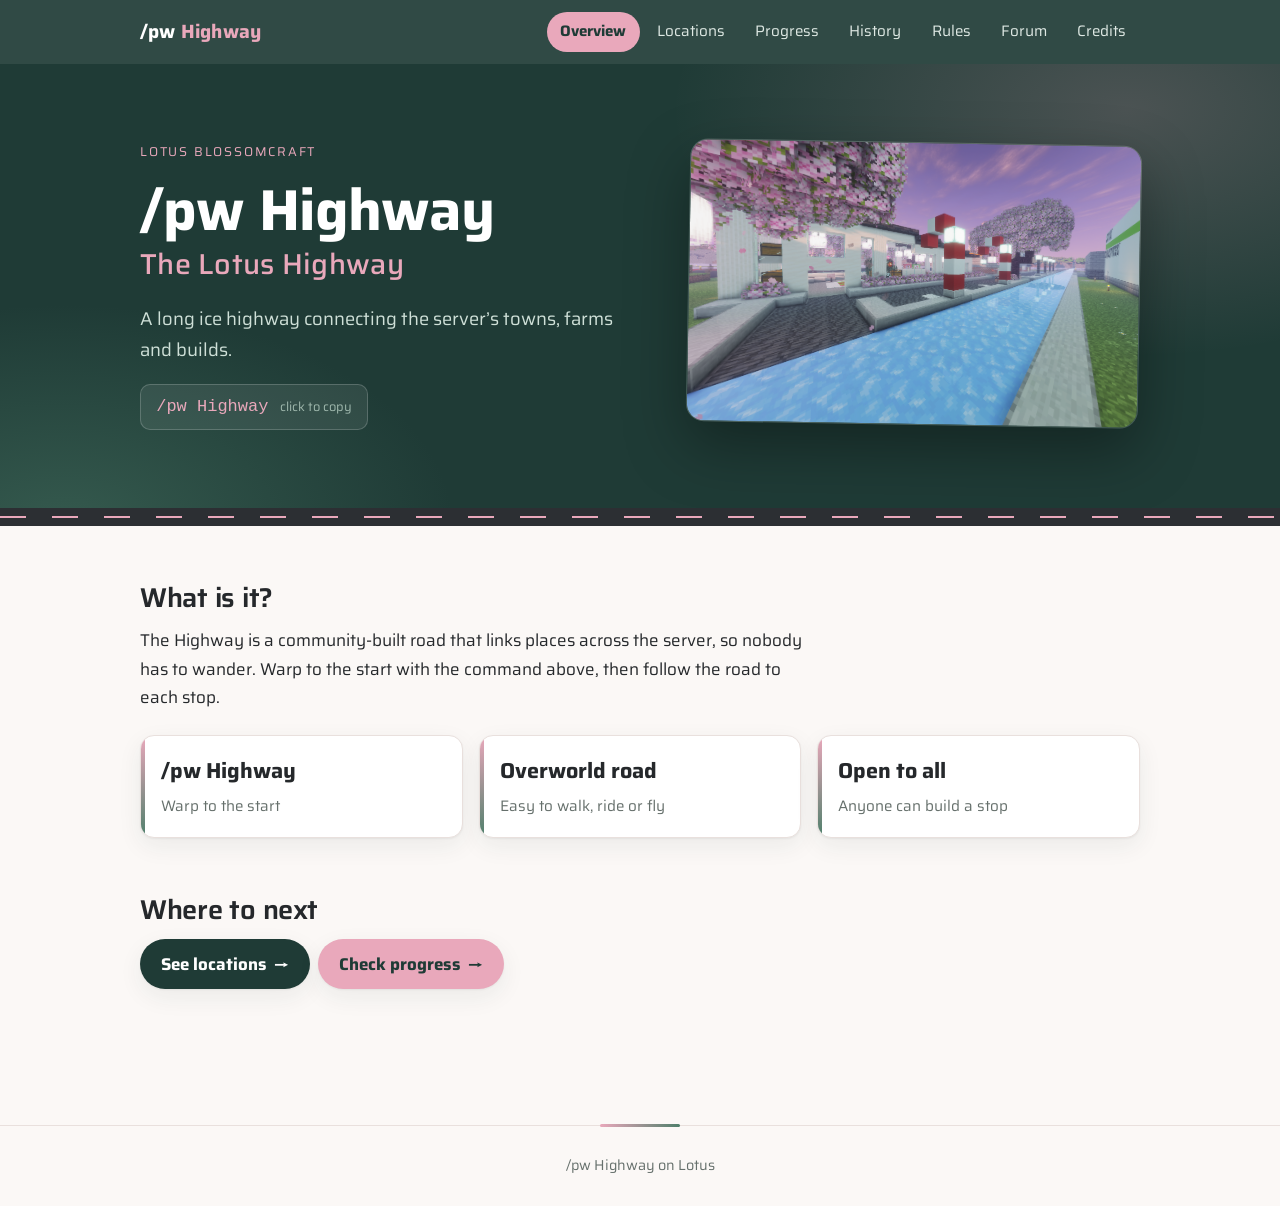
==== commit 901bc3ff: "Huge updates" ====
--- a/index.html
+++ b/index.html
@@ -5,7 +5,6 @@
 <meta name="viewport" content="width=device-width, initial-scale=1">
 <title>Overview | /pw Highway</title>
 <link rel="preconnect" href="https://fonts.googleapis.com"><link rel="preconnect" href="https://fonts.gstatic.com" crossorigin>
-<link href="https://fonts.googleapis.com/css2?family=Fraunces:wght@600&family=Nunito+Sans:wght@400;700&display=swap" rel="stylesheet">
 <link href="https://fonts.googleapis.com/css2?family=Saira:ital,wdth,wght@0,50..125,100..900;1,50..125,100..900&display=swap" rel="stylesheet">
 <link rel="stylesheet" href="css/style.css">
 </head>
@@ -24,14 +23,22 @@
     <li><a href="credits.html">Credits</a></li>
   </ul></nav>
 </div></header>
-<div class="hero"><div class="wrap">
-  <h1>/pw Highway | The Lotus Highway</h1>
-  <p>A long ice higway connecting the server’s towns, farms and builds.</p>
-  <span class="cmd" tabindex="0" role="button">/pw Highway <small>click to copy</small></span>
+<div class="hero"><div class="wrap hero-grid">
+  <div class="hero-text">
+    <p class="eyebrow">Lotus Blossomcraft</p>
+    <h1>/pw Highway <span>The Lotus Highway</span></h1>
+    <p>A long ice highway connecting the server’s towns, farms and builds.</p>
+    <span class="cmd" tabindex="0" role="button">/pw Highway <small>click to copy</small></span>
+  </div>
+  <!-- Home page image: save your screenshot as images/hero.jpg (or change the src below) -->
+  <figure class="hero-media">
+    <img src="images/hero.jpg" alt="The Lotus Highway in game" onerror="this.parentNode.classList.add('empty');this.remove()">
+    <figcaption class="placeholder">Add a screenshot at<br><code>images/hero.jpg</code></figcaption>
+  </figure>
 </div><div class="road"></div></div>
 <main><div class="wrap">
   <section><h2>What is it?</h2>
-  <p>The Highway is a community-built road that links places across the server so nobody has to wander. Warp to the start with the command above, then follow the road to each stop.</p>
+  <p>The Highway is a community-built road that links places across the server, so nobody has to wander. Warp to the start with the command above, then follow the road to each stop.</p>
   <div class="facts">
     <div class="fact"><b>/pw Highway</b><span>Warp to the start</span></div>
     <div class="fact"><b>Overworld road</b><span>Easy to walk, ride or fly</span></div>
@@ -40,7 +47,7 @@
   <section><h2>Where to next</h2>
   <p><a class="btn" href="locations.html">See locations</a><a class="btn alt" href="progress.html">Check progress</a></p></section>
 </div></main>
-<footer><div class="wrap">/pw Highway On Lotus</div></footer>
+<footer><div class="wrap">/pw Highway on Lotus</div></footer>
 <script src="js/main.js"></script>
 </body>
 </html>
--- a/css/style.css
+++ b/css/style.css
@@ -1,88 +1,227 @@
 :root{
   --pond:#1f3b36; --leaf:#4f7f6b; --petal:#e9a8bb; --petal-soft:#f8e6ec;
-  --paper:#fbf8f6; --ink:#25282b; --muted:#66706c; --line:#e5dcd9; --radius:10px;
+  --paper:#fbf8f6; --card:#ffffff; --ink:#25282b; --muted:#66706c; --line:#e9e0dd; --radius:14px;
+  --shadow:0 1px 2px rgba(31,59,54,.06),0 8px 24px rgba(31,59,54,.07);
+  --shadow-lift:0 2px 4px rgba(31,59,54,.07),0 16px 36px rgba(31,59,54,.12);
+  --ease:cubic-bezier(.2,.7,.2,1);
 }
 @media (prefers-color-scheme: dark){
-  :root{--paper:#14201d;--ink:#eef0ec;--muted:#9fb0a9;--line:#2b3d38;--petal-soft:#2a2530;--pond:#0e1816}
+  :root{--paper:#121c1a;--card:#182522;--ink:#eef0ec;--muted:#9fb0a9;--line:#263733;--petal-soft:#22282b;--pond:#0e1816;
+    --shadow:0 1px 2px rgba(0,0,0,.25),0 8px 24px rgba(0,0,0,.25);--shadow-lift:0 2px 4px rgba(0,0,0,.3),0 16px 36px rgba(0,0,0,.35)}
 }
 *{box-sizing:border-box}
 html{scroll-behavior:smooth}
-body{margin:0;background:var(--paper);color:var(--ink);font:17px/1.65 "Saira",system-ui,sans-serif}
-h1,h2,h3{font-family:"Saira",Georgia,serif;line-height:1.15;margin:0 0 .5em;font-weight:600}
-h1{font-size:clamp(2.2rem,6vw,3.6rem)} h2{font-size:1.7rem} h3{font-size:1.2rem}
+body{margin:0;background:var(--paper);color:var(--ink);font:17px/1.65 "Saira",system-ui,sans-serif;-webkit-font-smoothing:antialiased}
+::selection{background:var(--petal);color:#1f3b36}
+h1,h2,h3{font-family:"Saira",system-ui,sans-serif;line-height:1.15;margin:0 0 .5em;font-weight:600;letter-spacing:-.01em}
+h1{font-size:clamp(2.2rem,6vw,3.6rem);font-weight:700} h2{font-size:1.7rem} h3{font-size:1.2rem}
 p{margin:0 0 1em;max-width:62ch}
 a{color:var(--leaf)} a:focus-visible,button:focus-visible,.cmd:focus-visible{outline:3px solid var(--petal);outline-offset:3px}
-.wrap{max-width:960px;margin:0 auto;padding:0 1.25rem}
-
-header.site{background:var(--pond);color:#fff;position:sticky;top:0;z-index:5}
-header.site .wrap{display:flex;align-items:center;justify-content:space-between;min-height:62px;flex-wrap:wrap}
-.brand{font-family:"Saira",serif;font-weight:600;color:#fff;text-decoration:none;font-size:1.15rem}
+.wrap{max-width:1040px;margin:0 auto;padding:0 1.25rem}
+
+/* Header */
+header.site{background:rgba(31,59,54,.92);-webkit-backdrop-filter:blur(10px);backdrop-filter:blur(10px);color:#fff;position:sticky;top:0;z-index:5;transition:box-shadow .3s ease}
+header.site.scrolled{box-shadow:0 6px 24px rgba(0,0,0,.18)}
+header.site .wrap{display:flex;align-items:center;justify-content:space-between;min-height:64px;flex-wrap:wrap}
+.brand{font-weight:700;color:#fff;text-decoration:none;font-size:1.2rem;letter-spacing:.01em}
 .brand span{color:var(--petal)}
-nav ul{display:flex;gap:.25rem;list-style:none;margin:0;padding:0}
-nav a{display:block;padding:.45rem .85rem;border-radius:99px;color:#dfe9e4;text-decoration:none;font-size:.95rem}
-nav a:hover{background:rgba(255,255,255,.1)}
-nav a[aria-current="page"]{background:var(--petal);color:var(--pond);font-weight:700}
-.menu-btn{display:none;background:none;border:1px solid #ffffff55;color:#fff;border-radius:8px;padding:.35rem .7rem;font:inherit}
-@media(max-width:640px){
+nav ul{display:flex;gap:.2rem;list-style:none;margin:0;padding:0}
+nav a{display:block;padding:.45rem .85rem;border-radius:99px;color:#dfe9e4;text-decoration:none;font-size:.95rem;transition:background .2s ease,color .2s ease}
+nav a:hover{background:rgba(255,255,255,.1);color:#fff}
+nav a[aria-current="page"]{background:var(--petal);color:#1f3b36;font-weight:700}
+.menu-btn{display:none;background:none;border:1px solid #ffffff55;color:#fff;border-radius:8px;padding:.35rem .7rem;font:inherit;cursor:pointer}
+@media(max-width:760px){
   .menu-btn{display:block}
-  nav{width:100%;display:none} nav.open{display:block;padding-bottom:.75rem}
+  nav{width:100%;display:none} nav.open{display:block;padding-bottom:.75rem;animation:rise .25s var(--ease) backwards}
   nav ul{flex-direction:column}
 }
 
-.hero{background:var(--pond);color:#fff;padding:4rem 0 5rem;position:relative}
+/* Hero */
+.hero{color:#fff;padding:4.5rem 0 6rem;position:relative;overflow:hidden;
+  background:
+    radial-gradient(700px 380px at 88% 10%,rgba(233,168,187,.22),transparent 65%),
+    radial-gradient(600px 340px at 5% 100%,rgba(79,127,107,.45),transparent 65%),
+    #1f3b36}
+.hero-grid{display:grid;grid-template-columns:1.05fr .95fr;gap:3rem;align-items:center}
+@media(max-width:860px){.hero-grid{grid-template-columns:1fr;gap:2.25rem}}
+.hero h1{margin-bottom:.4em}
+.hero h1 span{display:block;font-size:.5em;font-weight:500;color:var(--petal);letter-spacing:.01em;margin-top:.35rem}
 .hero p{color:#cfe0d8;font-size:1.15rem}
-.cmd{display:inline-block;background:#ffffff14;border:1px solid #ffffff30;border-radius:8px;padding:.35rem .8rem;font-family:ui-monospace,Menlo,monospace;color:var(--petal);cursor:pointer}
-.cmd small{color:#9fb8ad;margin-left:.6rem;font-family:inherit}
-.road{position:absolute;left:0;right:0;bottom:0;height:14px;background:#2c2f33}
-.road::after{content:"";position:absolute;left:0;right:0;top:6px;border-top:2px dashed var(--petal)}
-
-.mapbox{overflow-x:auto;margin:1rem 0 1.5rem;border:1px solid var(--line);border-radius:var(--radius);background:var(--petal-soft)}
+.eyebrow{display:inline-block;font-size:.8rem !important;text-transform:uppercase;letter-spacing:.14em;color:var(--petal) !important;margin-bottom:.9rem !important}
+.cmd{display:inline-flex;align-items:center;background:#ffffff14;border:1px solid #ffffff30;border-radius:10px;padding:.5rem .95rem;font-family:ui-monospace,Menlo,monospace;color:var(--petal);cursor:pointer;transition:background .2s ease,border-color .2s ease,transform .2s var(--ease)}
+.cmd:hover{background:#ffffff22;border-color:#ffffff55;transform:translateY(-1px)}
+.cmd small{color:#9fb8ad;margin-left:.7rem;font-family:"Saira",sans-serif;font-size:.8rem}
+.cmd.copied small{color:var(--petal)}
+.hero-media{margin:0;position:relative;aspect-ratio:16/10;border-radius:18px;overflow:hidden;border:1px solid #ffffff26;
+  background:linear-gradient(135deg,#ffffff12,#ffffff05);box-shadow:0 24px 60px rgba(0,0,0,.35);transform:rotate(1deg);transition:transform .5s var(--ease)}
+.hero-media:hover{transform:rotate(0) scale(1.01)}
+.hero-media img{display:block;width:100%;height:100%;object-fit:cover}
+.hero-media .placeholder{display:none}
+.hero-media.empty{border:2px dashed #ffffff40;box-shadow:none}
+.hero-media.empty .placeholder{display:grid;place-items:center;text-align:center;position:absolute;inset:0;color:#cfe0d8;font-size:.95rem}
+.placeholder code{color:var(--petal)}
+.road{position:absolute;left:0;right:0;bottom:0;height:18px;background:#2c2f33}
+.road::after{content:"";position:absolute;left:0;right:0;top:8px;height:2px;
+  background:repeating-linear-gradient(90deg,var(--petal) 0 26px,transparent 26px 52px);animation:drive 3s linear infinite}
+
+/* Page basics */
+main{padding:3.5rem 0 4.5rem}
+main > .wrap > h1::after{content:"";display:block;width:56px;height:4px;border-radius:4px;margin-top:.7rem;background:linear-gradient(90deg,var(--petal),var(--leaf))}
+main > .wrap > h1 + p{color:var(--muted);font-size:1.12rem;margin-bottom:2rem}
+main > .wrap > h1,main > .wrap > h1 + p{animation:rise .6s var(--ease) backwards}
+main > .wrap > h1 + p{animation-delay:.08s}
+section{margin-bottom:3.5rem}
+
+.facts{display:grid;grid-template-columns:repeat(auto-fit,minmax(220px,1fr));gap:1rem;margin:1.5rem 0}
+.fact{background:var(--card);border:1px solid var(--line);border-radius:var(--radius);padding:1.1rem 1.25rem;box-shadow:var(--shadow);position:relative;overflow:hidden;transition:transform .3s var(--ease),box-shadow .3s ease}
+.fact::before{content:"";position:absolute;left:0;top:0;bottom:0;width:4px;background:linear-gradient(var(--petal),var(--leaf))}
+.fact b{display:block;font-size:1.35rem;margin-bottom:.15rem}
+.fact span{color:var(--muted);font-size:.95rem}
+.btn{display:inline-block;background:var(--pond);color:#fff;text-decoration:none;padding:.7rem 1.3rem;border-radius:99px;font-weight:700;margin:0 .5rem .5rem 0;box-shadow:var(--shadow);transition:background .2s ease,transform .2s var(--ease),box-shadow .2s ease}
+.btn::after{content:"→";display:inline-block;margin-left:.45rem;transition:transform .2s var(--ease)}
+.btn:hover{background:var(--leaf);transform:translateY(-2px);box-shadow:var(--shadow-lift)}
+.btn:hover::after{transform:translateX(3px)}
+.btn.alt{background:var(--petal);color:#1f3b36}
+.btn.alt:hover{background:#f0bccb}
+
+/* Map */
+.mapbox{overflow-x:auto;margin:1rem 0 1.5rem;border:1px solid var(--line);border-radius:var(--radius);background:var(--petal-soft);box-shadow:var(--shadow)}
+#map{position:relative;min-width:640px}
+.mapbox:has(+ .map-credit){margin-bottom:.5rem}
+#map[hidden],#live[hidden],.view-switch[hidden]{display:none}
+
+/* Overview / Live switch */
+.map-toolbar{display:flex;align-items:center;justify-content:space-between;flex-wrap:wrap;gap:.75rem;margin-top:1rem}
+.map-toolbar + .mapbox{margin-top:.75rem}
+.view-switch{display:inline-flex;background:var(--card);border:1px solid var(--line);border-radius:99px;padding:3px;box-shadow:var(--shadow)}
+.view-switch button{display:inline-flex;align-items:center;gap:.45rem;border:0;background:none;color:var(--muted);font:inherit;font-size:.92rem;font-weight:600;padding:.35rem 1rem;border-radius:99px;cursor:pointer;transition:background .25s ease,color .25s ease}
+.view-switch button:hover{color:var(--ink)}
+.view-switch button[aria-pressed="true"]{background:var(--pond);color:#fff}
+.live-dot{width:8px;height:8px;border-radius:50%;background:#d9534f;box-shadow:0 0 0 0 rgba(217,83,79,.6)}
+.view-switch button[aria-pressed="true"] .live-dot{animation:live-pulse 1.8s ease-out infinite}
+.map-hint{font-size:.88rem;color:var(--muted)}
+@keyframes live-pulse{0%{box-shadow:0 0 0 0 rgba(217,83,79,.6)}70%,100%{box-shadow:0 0 0 7px rgba(217,83,79,0)}}
+
+/* Live map (Leaflet) */
+#live{height:clamp(380px,68vh,640px);background:#1e2826;font-family:"Saira",system-ui,sans-serif;animation:pop .3s var(--ease) backwards}
+#live .leaflet-tile-pane img{image-rendering:pixelated}
+/* roads, Google-Maps style: yellow highways, white side roads, darker casing */
+#live .road-case,#live .road-fill{stroke-linecap:round;stroke-linejoin:round;stroke-opacity:1;fill:none}
+#live .road-case.major{stroke:#c99a2e}
+#live .road-fill.major{stroke:#fbd96b}
+#live .road-case.minor{stroke:#9aa3a8}
+#live .road-fill.minor{stroke:#ffffff}
+#live .road-label span{position:absolute;white-space:nowrap;font:600 12px/1 "Saira",system-ui,sans-serif;letter-spacing:.02em;color:#4a4f54;
+  text-shadow:-1px -1px 0 #fff,1px -1px 0 #fff,-1px 1px 0 #fff,1px 1px 0 #fff,0 0 3px #fff}
+#live .road-label span.major{color:#5c4508}
+#live .road-fill{cursor:pointer}
+#live .road-end{fill:#fff;fill-opacity:1;stroke:#4a4f54}
+#live .road-end:hover{fill:var(--petal)}
+#live .leaflet-popup-content code{font-size:.85rem;background:var(--petal-soft);padding:0 .3rem;border-radius:4px}
+#live .live-dot-marker{fill:var(--petal);fill-opacity:1;stroke:#1f3b36;transition:fill .2s ease}
+#live .live-dot-marker:hover{fill:var(--leaf)}
+#live .live-lbl{background:none;border:0;box-shadow:none;padding:0;font:600 13px "Saira",system-ui,sans-serif;color:#25282b;
+  text-shadow:0 0 3px #fff,0 0 3px #fff,0 0 3px #fff,0 0 3px #fff}
+#live .live-lbl::before{display:none}
+#live.labels-off .live-lbl{display:none}
+#live .leaflet-popup-content-wrapper,#live .leaflet-popup-tip{background:var(--card);color:var(--ink);box-shadow:var(--shadow-lift)}
+#live .leaflet-popup-content-wrapper{border-radius:12px}
+#live .leaflet-popup-content{margin:.75rem .95rem;font-size:.92rem;line-height:1.45}
+#live .leaflet-popup-content p{margin:.3rem 0 0;color:var(--muted)}
+#live .leaflet-popup-content strong{font-size:1.05rem}
+#live .leaflet-control-zoom a{color:#1f3b36;font-weight:700}
+.live-pos{background:rgba(255,255,255,.85);color:#25282b;font:600 12px "Saira",system-ui,sans-serif;padding:.2rem .55rem;border-radius:6px;font-variant-numeric:tabular-nums}
+.map-credit{font-size:.85rem;color:var(--muted);margin:0 0 1.5rem}
 #map svg{display:block;width:100%;min-width:640px;height:auto}
-#map .grid{stroke:var(--line);stroke-width:1}
-#map .axis{fill:var(--muted);font:12px "Nunito Sans",sans-serif}
+#map .basemap{filter:saturate(.75)}
+#map .basemap-tint{fill:var(--petal-soft);opacity:.35;pointer-events:none}
+#map .grid{stroke:#fff;stroke-opacity:.35;stroke-width:1}
+#map .axis{fill:var(--muted);font:500 12px "Saira",system-ui,sans-serif}
+#map .axis.on-map{fill:var(--ink);font-weight:700;paint-order:stroke;stroke:var(--petal-soft);stroke-width:4px;stroke-linejoin:round}
+#map .hwy-case{stroke:#fff;stroke-width:10;stroke-linecap:round;opacity:.9}
 #map .hwy{stroke:var(--pond);stroke-width:6;stroke-linecap:round}
-#map .branch{stroke:var(--leaf);stroke-width:3;stroke-dasharray:8 6}
-#map .junction{fill:var(--pond)}
-#map .dot{fill:var(--petal);stroke:var(--pond);stroke-width:3}
+#map .dot{fill:var(--petal);stroke:var(--pond);stroke-width:3;transition:fill .2s ease}
 #map .pt:hover .dot{fill:var(--leaf)}
-#map .lbl{fill:var(--ink);font:700 13px "Nunito Sans",sans-serif;paint-order:stroke;stroke:var(--petal-soft);stroke-width:4px}
-
-main{padding:3rem 0 4rem}
-section{margin-bottom:3rem}
-.facts{display:grid;grid-template-columns:repeat(auto-fit,minmax(200px,1fr));gap:1rem;margin:1.5rem 0}
-.fact{border-left:4px solid var(--petal);padding:.2rem 0 .2rem 1rem}
-.fact b{display:block;font-family:"Saira",serif;font-size:1.4rem}
-.fact span{color:var(--muted);font-size:.95rem}
-.btn{display:inline-block;background:var(--pond);color:#fff;text-decoration:none;padding:.65rem 1.2rem;border-radius:99px;font-weight:700;margin-right:.5rem}
-.btn:hover{background:var(--leaf)}
-.btn.alt{background:var(--petal);color:#1f3b36}
-
-.route{list-style:none;margin:0;padding:0 0 0 2rem;position:relative}
+#map .lbl{fill:var(--ink);font:600 13px "Saira",system-ui,sans-serif;paint-order:stroke;stroke:var(--petal-soft);stroke-width:4px;stroke-linejoin:round;transition:fill .2s ease}
+#map .pt:hover .lbl{fill:var(--leaf)}
+#map .leader{stroke:var(--muted);stroke-width:1;stroke-dasharray:3 3;opacity:.55}
+#map .pt{cursor:pointer;outline:none}
+#map .hitarea{fill:transparent}
+#map .pt.active .dot,#map .pt:focus-visible .dot{fill:var(--leaf);stroke-width:4}
+#map .pt:focus-visible .lbl{fill:var(--leaf);text-decoration:underline}
+.map-tip{position:absolute;z-index:2;width:240px;background:var(--card);color:var(--ink);border:1px solid var(--line);border-radius:12px;box-shadow:var(--shadow-lift);padding:.7rem .9rem;font-size:.92rem;line-height:1.45;animation:pop .2s var(--ease) backwards}
+.map-tip[hidden]{display:none}
+.map-tip::after{content:"";position:absolute;left:var(--arrow,50%);bottom:-7px;width:12px;height:12px;margin-left:-6px;background:var(--card);border-right:1px solid var(--line);border-bottom:1px solid var(--line);transform:rotate(45deg)}
+.map-tip.below::after{bottom:auto;top:-7px;transform:rotate(225deg)}
+.map-tip strong{font-size:1.05rem;padding-right:1.2rem}
+.map-tip p{margin:.3rem 0 0;color:var(--muted)}
+.tip-close{position:absolute;top:.25rem;right:.4rem;background:none;border:0;color:var(--muted);font-size:1.3rem;line-height:1;cursor:pointer;padding:.15rem .3rem}
+.tip-close:hover{color:var(--ink)}
+
+/* Route / timeline */
+.route{list-style:none;margin:0;padding:0 0 0 2.2rem;position:relative}
 .route::before{content:"";position:absolute;left:7px;top:8px;bottom:8px;border-left:3px dashed var(--petal)}
-.stop{position:relative;background:var(--petal-soft);border-radius:var(--radius);padding:1rem 1.25rem;margin-bottom:1rem}
-.stop::before{content:"";position:absolute;left:-2.1rem;top:1.3rem;width:16px;height:16px;border-radius:50%;background:var(--pond);border:3px solid var(--petal)}
-.stop h3{margin-bottom:.2rem} .stop p{margin:.3rem 0 0;color:var(--muted)}
-.tag{display:inline-block;font-size:.8rem;background:var(--pond);color:#fff;border-radius:99px;padding:.05rem .65rem;margin-right:.4rem}
-.coords{font-family:ui-monospace,Menlo,monospace;font-size:.9rem}
+.stop{position:relative;background:var(--card);border:1px solid var(--line);border-radius:var(--radius);padding:1rem 1.25rem;margin-bottom:1rem;box-shadow:var(--shadow);transition:transform .3s var(--ease),box-shadow .3s ease,border-color .3s ease}
+.stop::before{content:"";position:absolute;left:-2.3rem;top:1.3rem;width:16px;height:16px;border-radius:50%;background:var(--pond);border:3px solid var(--petal);transition:transform .3s var(--ease),background .3s ease}
+.stop-head{display:flex;align-items:center;flex-wrap:wrap;gap:.35rem .6rem;margin-bottom:.15rem}
+.stop h3{margin:0 .4rem .2rem 0;display:inline-block} .stop p{margin:.35rem 0 0;color:var(--muted)}
+.stop-head h3{margin:0}
+.tag{display:inline-block;vertical-align:middle;font-size:.75rem;font-weight:600;letter-spacing:.04em;text-transform:uppercase;background:var(--pond);color:#fff;border-radius:99px;padding:.1rem .65rem;line-height:1.5}
+.coords{display:block;font-size:.9rem;font-variant-numeric:tabular-nums;color:var(--leaf);font-weight:600}
 .filters{display:flex;flex-wrap:wrap;gap:.5rem;margin-bottom:1.5rem}
-.filters button{border:1px solid var(--line);background:none;color:var(--ink);border-radius:99px;padding:.35rem .9rem;font:inherit;cursor:pointer}
+.filters button{border:1px solid var(--line);background:var(--card);color:var(--ink);border-radius:99px;padding:.35rem .95rem;font:inherit;cursor:pointer;transition:background .2s ease,color .2s ease,border-color .2s ease,transform .2s var(--ease)}
+.filters button:hover{border-color:var(--leaf);transform:translateY(-1px)}
 .filters button[aria-pressed="true"]{background:var(--pond);color:#fff;border-color:var(--pond)}
-
-.total{margin-bottom:2rem}
+.route.refresh .stop{animation:rise .4s var(--ease) backwards}
+
+/* Progress */
+.total{margin-bottom:2rem;background:var(--card);border:1px solid var(--line);border-radius:var(--radius);padding:1.25rem 1.4rem;box-shadow:var(--shadow)}
 .bar{height:22px;background:var(--line);border-radius:99px;overflow:hidden}
-.bar i{display:block;height:100%;width:0;background:linear-gradient(90deg,var(--leaf),var(--petal));transition:width 1s ease}
+.bar i{display:block;height:100%;width:0;background:linear-gradient(90deg,var(--leaf),var(--petal));border-radius:99px;transition:width 1.2s var(--ease);position:relative;overflow:hidden}
+.bar i::after{content:"";position:absolute;inset:0;background:linear-gradient(90deg,transparent,rgba(255,255,255,.35),transparent);transform:translateX(-100%);animation:shine 3.5s ease-in-out 1.4s infinite}
 .seg{margin-bottom:1.25rem}
-.seg .row{display:flex;justify-content:space-between;gap:1rem;margin-bottom:.3rem;flex-wrap:wrap}
+.seg .row{display:flex;justify-content:space-between;gap:1rem;margin-bottom:.35rem;flex-wrap:wrap}
 .seg .row span{color:var(--muted)}
 .seg .bar{height:12px}
 
-.form-frame{border:2px dashed var(--line);border-radius:var(--radius);min-height:70vh;display:flex;align-items:center;justify-content:center;color:var(--muted);text-align:center;padding:2rem}
-.form-frame iframe{width:100%;height:80vh;border:0}
-
-.rules{counter-reset:r;list-style:none;margin:0;padding:0}
-.rules li{counter-increment:r;position:relative;padding:.9rem 0 .9rem 3rem;border-bottom:1px solid var(--line)}
-.rules li::before{content:counter(r);position:absolute;left:0;top:.8rem;width:2rem;height:2rem;border-radius:50%;background:var(--petal);color:#1f3b36;font-weight:700;display:grid;place-items:center}
-.rules b{display:block;font-family:"Saira",serif;font-size:1.1rem}
+/* Forum */
+.form-frame{border:1px solid var(--line);background:var(--card);box-shadow:var(--shadow);border-radius:var(--radius);min-height:70vh;display:flex;align-items:center;justify-content:center;color:var(--muted);text-align:center;overflow:hidden}
+.form-frame iframe{width:100%;height:80vh;border:0;display:block}
+
+/* Rules */
+.rules{counter-reset:r;list-style:none;margin:0;padding:0;display:grid;gap:.75rem}
+.rules li{counter-increment:r;position:relative;padding:1rem 1.25rem 1rem 4rem;background:var(--card);border:1px solid var(--line);border-radius:var(--radius);box-shadow:var(--shadow);transition:transform .3s var(--ease),box-shadow .3s ease}
+.rules li::before{content:counter(r);position:absolute;left:1.1rem;top:1rem;width:2rem;height:2rem;border-radius:50%;background:linear-gradient(135deg,var(--petal),#f3c6d3);color:#1f3b36;font-weight:700;display:grid;place-items:center}
+.rules b{display:block;font-size:1.1rem}
 .rules span{color:var(--muted)}
-footer{border-top:1px solid var(--line);padding:1.5rem 0;color:var(--muted);font-size:.9rem}
-@media(prefers-reduced-motion:reduce){.bar i{transition:none}html{scroll-behavior:auto}}
+
+footer{border-top:1px solid var(--line);padding:1.75rem 0;color:var(--muted);font-size:.9rem;text-align:center;position:relative}
+footer::before{content:"";position:absolute;left:50%;top:-2px;width:80px;height:3px;margin-left:-40px;border-radius:3px;background:linear-gradient(90deg,var(--petal),var(--leaf))}
+
+/* Scroll reveal (classes added by main.js) */
+.reveal{opacity:0;transform:translateY(18px);transition:opacity .7s ease,transform .7s var(--ease);transition-delay:var(--d,0s)}
+.reveal.in{opacity:1;transform:none}
+
+/* Hover lifts (after reveal so they win) */
+.fact:hover,.rules li:hover{transform:translateY(-3px);box-shadow:var(--shadow-lift)}
+.stop:hover{transform:translateX(4px);box-shadow:var(--shadow-lift);border-color:var(--petal)}
+.stop:hover::before{transform:scale(1.2);background:var(--leaf)}
+
+/* Hero entrance */
+.hero-text > *{animation:rise .7s var(--ease) backwards}
+.hero-text > :nth-child(2){animation-delay:.08s}
+.hero-text > :nth-child(3){animation-delay:.16s}
+.hero-text > :nth-child(4){animation-delay:.24s}
+.hero-media{animation:media-in .9s var(--ease) .2s backwards}
+
+@keyframes rise{from{opacity:0;transform:translateY(14px)}to{opacity:1;transform:none}}
+@keyframes media-in{from{opacity:0;transform:rotate(1deg) translateY(20px) scale(.97)}to{opacity:1}}
+@keyframes pop{from{opacity:0;transform:translateY(4px) scale(.97)}to{opacity:1;transform:none}}
+@keyframes drive{to{background-position:52px 0}}
+@keyframes shine{0%{transform:translateX(-100%)}40%,100%{transform:translateX(100%)}}
+
+@media(prefers-reduced-motion:reduce){
+  *,*::before,*::after{animation:none !important;transition:none !important}
+  .reveal{opacity:1;transform:none}
+  html{scroll-behavior:auto}
+}
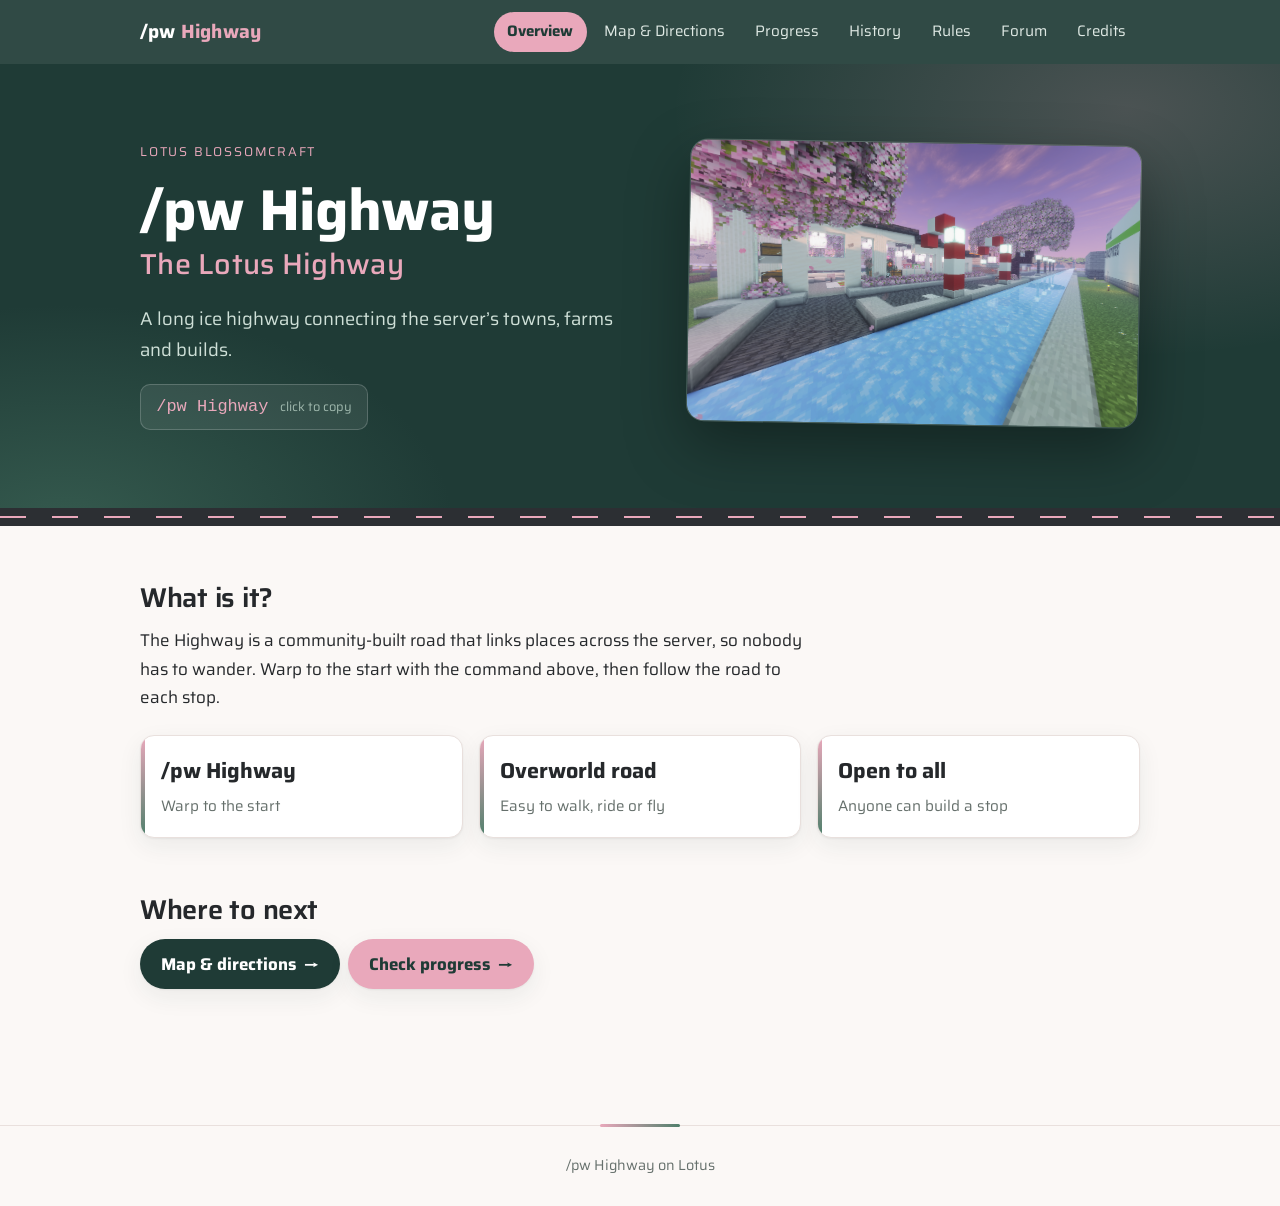
==== commit b7bd52fe: "fix naming of map page" ====
--- a/index.html
+++ b/index.html
@@ -14,7 +14,7 @@
   <button class="menu-btn" aria-expanded="false">Menu</button>
   <nav aria-label="Main"><ul>
     <li><a href="index.html" aria-current="page">Overview</a></li>
-    <li><a href="locations.html">Locations</a></li>
+    <li><a href="locations.html">Map &amp; Directions</a></li>
     <li><a href="progress.html">Progress</a></li>
     
     <li><a href="history.html">History</a></li>
@@ -30,10 +30,10 @@
     <p>A long ice highway connecting the server’s towns, farms and builds.</p>
     <span class="cmd" tabindex="0" role="button">/pw Highway <small>click to copy</small></span>
   </div>
-  <!-- Home page image: save your screenshot as images/hero.jpg (or change the src below) -->
+  <!-- Home page image: a map view of the Highway near spawn, made with tools/update-map.ps1
+       (see the example at the top of that script). Swap in a screenshot by replacing images/hero.jpg. -->
   <figure class="hero-media">
-    <img src="images/hero.jpg" alt="The Lotus Highway in game" onerror="this.parentNode.classList.add('empty');this.remove()">
-    <figcaption class="placeholder">Add a screenshot at<br><code>images/hero.jpg</code></figcaption>
+    <img src="images/hero.jpg" alt="Map of the Lotus server around spawn, with the Highway running east through it" onerror="this.parentNode.remove()">
   </figure>
 </div><div class="road"></div></div>
 <main><div class="wrap">
@@ -45,7 +45,7 @@
     <div class="fact"><b>Open to all</b><span>Anyone can build a stop</span></div>
   </div></section>
   <section><h2>Where to next</h2>
-  <p><a class="btn" href="locations.html">See locations</a><a class="btn alt" href="progress.html">Check progress</a></p></section>
+  <p><a class="btn" href="locations.html">Map &amp; directions</a><a class="btn alt" href="progress.html">Check progress</a></p></section>
 </div></main>
 <footer><div class="wrap">/pw Highway on Lotus</div></footer>
 <script src="js/main.js"></script>
--- a/css/style.css
+++ b/css/style.css
@@ -114,6 +114,8 @@
 #live .road-label span{position:absolute;white-space:nowrap;font:600 12px/1 "Saira",system-ui,sans-serif;letter-spacing:.02em;color:#4a4f54;
   text-shadow:-1px -1px 0 #fff,1px -1px 0 #fff,-1px 1px 0 #fff,1px 1px 0 #fff,0 0 3px #fff}
 #live .road-label span.major{color:#5c4508}
+#live .road-label .shield-wrap{transform:translate(-50%,-50%);text-shadow:none}
+#live .shield{display:block;font-family:"Saira",system-ui,sans-serif;filter:drop-shadow(0 1px 2px rgba(0,0,0,.45))}
 #live .road-fill{cursor:pointer}
 #live .road-end{fill:#fff;fill-opacity:1;stroke:#4a4f54}
 #live .road-end:hover{fill:var(--petal)}
@@ -158,6 +160,45 @@
 .tip-close{position:absolute;top:.25rem;right:.4rem;background:none;border:0;color:var(--muted);font-size:1.3rem;line-height:1;cursor:pointer;padding:.15rem .3rem}
 .tip-close:hover{color:var(--ink)}
 
+/* Navigation */
+.nav-panel{background:var(--card);border:1px solid var(--line);border-radius:var(--radius);box-shadow:var(--shadow);padding:1rem 1.2rem;margin:0 0 1rem}
+.nav-title{font-size:1.15rem;margin:0 0 .6rem}
+.nav-fields{display:flex;flex-wrap:wrap;gap:.75rem;align-items:flex-end}
+.nav-field{display:flex;flex-direction:column;gap:.25rem;font-size:.85rem;font-weight:600;color:var(--muted)}
+.nav-field input,.nav-field select{font:inherit;font-size:1rem;font-weight:400;color:var(--ink);background:var(--paper);border:1px solid var(--line);border-radius:10px;padding:.5rem .7rem;min-width:0}
+.nav-field input:focus,.nav-field select:focus{outline:2px solid var(--leaf);outline-offset:1px;border-color:transparent}
+#nav-name{width:13rem} #nav-dest{width:14rem} .nav-coords{display:flex;gap:.5rem} .nav-coords input{width:7rem}
+.nav-coords[hidden]{display:none}
+.nav-go{font:inherit;font-weight:700;border:0;border-radius:99px;padding:.6rem 1.5rem;background:#1a73e8;color:#fff;cursor:pointer;transition:background .2s ease,transform .2s var(--ease)}
+.nav-go:hover{background:#1557b0;transform:translateY(-1px)}
+.navigating .nav-go{background:#d93025} .navigating .nav-go:hover{background:#b3261e}
+.nav-status{margin:.6rem 0 0;font-size:.9rem;color:var(--muted);max-width:none}
+.nav-status:empty{display:none}
+.nav-status.error{color:#d93025} .nav-status.warn{color:#b06000} .nav-status.ok{color:var(--leaf)}
+.mapbox{position:relative}
+.nav-banner{position:absolute;z-index:1000;top:12px;left:56px;right:12px;max-width:460px;display:flex;gap:.9rem;align-items:center;
+  background:#0b8043;color:#fff;border-radius:12px;padding:.7rem 1rem;box-shadow:0 6px 20px rgba(0,0,0,.3);animation:pop .25s var(--ease) backwards}
+.nav-banner[hidden]{display:none}
+.nb-icon svg{width:40px;height:40px;display:block}
+.nb-dist{font-size:.85rem;opacity:.9}
+.nb-main{font-size:1.15rem;font-weight:700;line-height:1.25}
+.nb-sub{font-size:.85rem;opacity:.85;margin-top:.1rem}
+.nav-steps{list-style:none;margin:0 0 1.5rem;padding:0;background:var(--card);border:1px solid var(--line);border-radius:var(--radius);box-shadow:var(--shadow);overflow:hidden}
+.nav-steps[hidden]{display:none}
+.nav-steps li{display:flex;align-items:center;gap:.8rem;padding:.6rem 1rem;border-top:1px solid var(--line)}
+.nav-steps li:first-child{border-top:0}
+.nav-steps li.current{background:var(--petal-soft);font-weight:600}
+.ns-icon svg{width:22px;height:22px;display:block;color:#1a73e8}
+.nav-steps .arrive .ns-icon svg{color:#d93025}
+.ns-text{flex:1} .ns-len{color:var(--muted);font-size:.88rem;white-space:nowrap}
+#live .player-marker{background:none;border:0}
+#live .player-marker svg{transition:transform .4s ease;filter:drop-shadow(0 1px 2px rgba(0,0,0,.4))}
+#live .recenter-btn{font:600 .9rem "Saira",system-ui,sans-serif;background:#fff;color:#1a73e8;border:0;border-radius:99px;padding:.45rem 1rem;box-shadow:0 2px 8px rgba(0,0,0,.3);cursor:pointer}
+#live .recenter-btn[hidden]{display:none}
+#live .nav-here{margin-top:.6rem;font:600 .85rem "Saira",system-ui,sans-serif;background:#1a73e8;color:#fff;border:0;border-radius:99px;padding:.35rem .9rem;cursor:pointer}
+#live .nav-here:hover{background:#1557b0}
+@media(max-width:640px){.nav-banner{left:12px} #nav-name,#nav-dest{width:100%} .nav-field{flex:1 1 100%}}
+
 /* Route / timeline */
 .route{list-style:none;margin:0;padding:0 0 0 2.2rem;position:relative}
 .route::before{content:"";position:absolute;left:7px;top:8px;bottom:8px;border-left:3px dashed var(--petal)}
@@ -166,6 +207,11 @@
 .stop-head{display:flex;align-items:center;flex-wrap:wrap;gap:.35rem .6rem;margin-bottom:.15rem}
 .stop h3{margin:0 .4rem .2rem 0;display:inline-block} .stop p{margin:.35rem 0 0;color:var(--muted)}
 .stop-head h3{margin:0}
+.stop.clickable{cursor:pointer}
+.stop.clickable:focus-visible{outline:3px solid var(--petal);outline-offset:3px}
+.show-on-map{margin-left:auto;font-size:.82rem;font-weight:600;color:var(--leaf);opacity:0;transform:translateX(-4px);transition:opacity .25s ease,transform .25s var(--ease)}
+.stop.clickable:hover .show-on-map,.stop.clickable:focus-visible .show-on-map{opacity:1;transform:none}
+@media(hover:none){.show-on-map{opacity:1;transform:none}}
 .tag{display:inline-block;vertical-align:middle;font-size:.75rem;font-weight:600;letter-spacing:.04em;text-transform:uppercase;background:var(--pond);color:#fff;border-radius:99px;padding:.1rem .65rem;line-height:1.5}
 .coords{display:block;font-size:.9rem;font-variant-numeric:tabular-nums;color:var(--leaf);font-weight:600}
 .filters{display:flex;flex-wrap:wrap;gap:.5rem;margin-bottom:1.5rem}
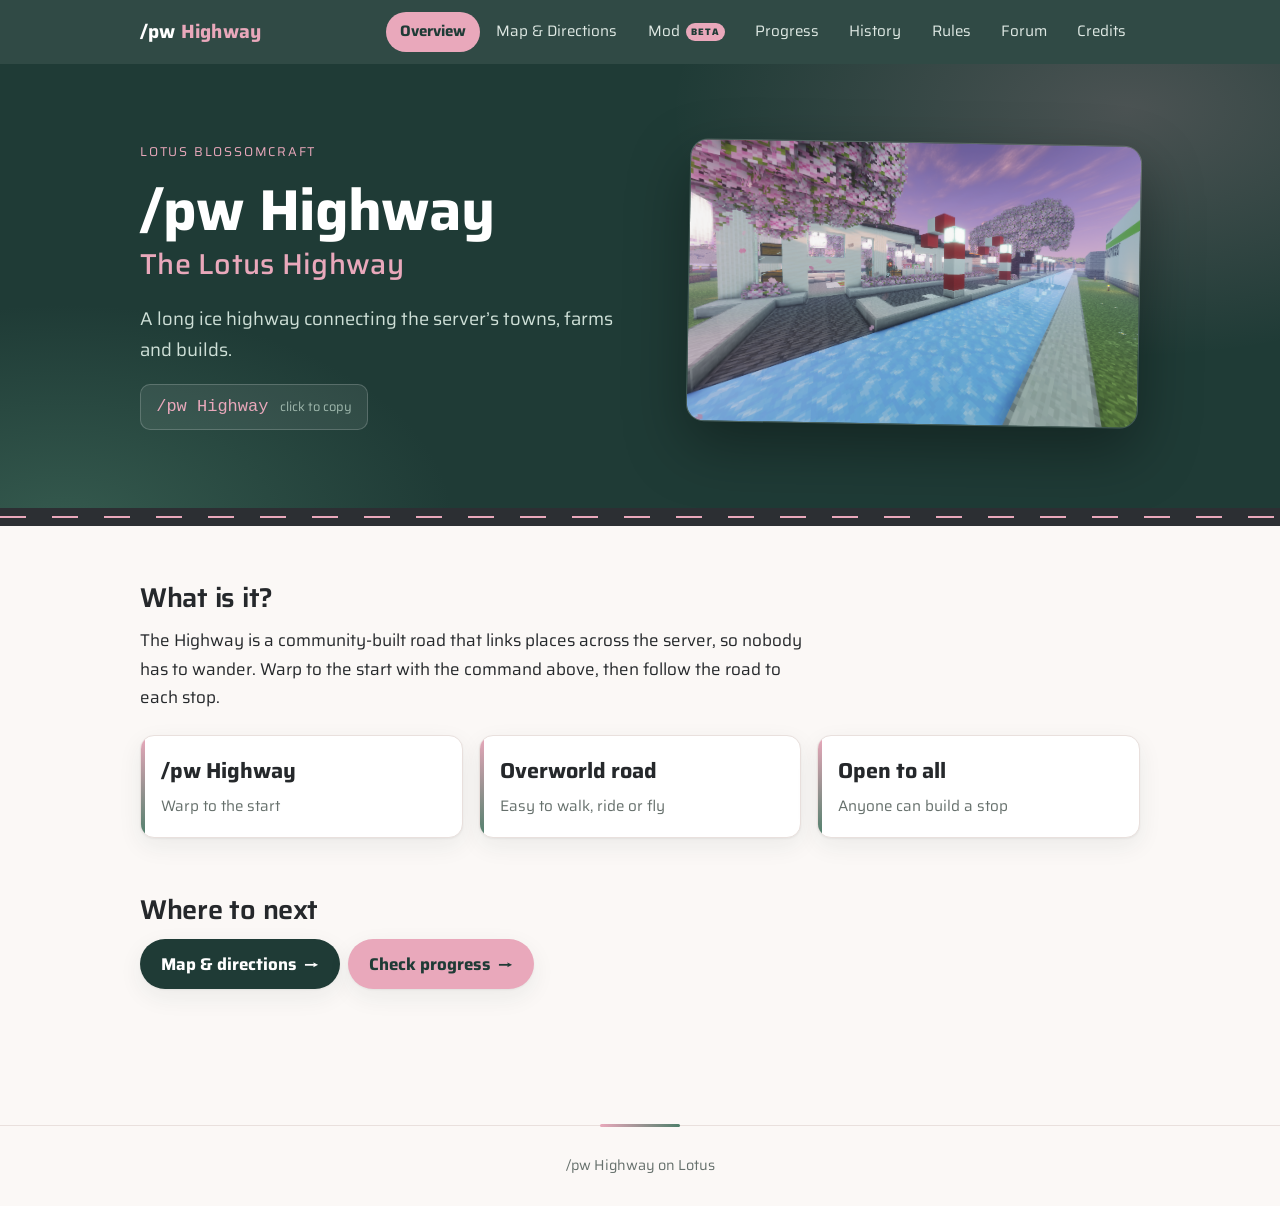
==== commit 8128dda4: "add beta of mod to site" ====
--- a/index.html
+++ b/index.html
@@ -15,6 +15,7 @@
   <nav aria-label="Main"><ul>
     <li><a href="index.html" aria-current="page">Overview</a></li>
     <li><a href="locations.html">Map &amp; Directions</a></li>
+    <li><a href="mod.html">Mod <span class="beta-tag">Beta</span></a></li>
     <li><a href="progress.html">Progress</a></li>
     
     <li><a href="history.html">History</a></li>
--- a/css/style.css
+++ b/css/style.css
@@ -77,12 +77,34 @@
 .fact::before{content:"";position:absolute;left:0;top:0;bottom:0;width:4px;background:linear-gradient(var(--petal),var(--leaf))}
 .fact b{display:block;font-size:1.35rem;margin-bottom:.15rem}
 .fact span{color:var(--muted);font-size:.95rem}
+.fact.credit{display:flex;align-items:center;gap:1rem;color:inherit;text-decoration:none}
+.fact.credit img{flex:none;width:60px;height:64px;image-rendering:pixelated;filter:drop-shadow(0 4px 5px rgba(0,0,0,.3));transition:transform .4s var(--ease)}
+.fact.credit:hover img{transform:translateY(-4px) rotate(-4deg) scale(1.06)}
+.fact.credit b{font-size:1.25rem;overflow-wrap:anywhere}
+.fact.credit > div{min-width:0}
+.fact.credit:focus-visible{outline:3px solid var(--petal);outline-offset:3px}
 .btn{display:inline-block;background:var(--pond);color:#fff;text-decoration:none;padding:.7rem 1.3rem;border-radius:99px;font-weight:700;margin:0 .5rem .5rem 0;box-shadow:var(--shadow);transition:background .2s ease,transform .2s var(--ease),box-shadow .2s ease}
 .btn::after{content:"→";display:inline-block;margin-left:.45rem;transition:transform .2s var(--ease)}
 .btn:hover{background:var(--leaf);transform:translateY(-2px);box-shadow:var(--shadow-lift)}
 .btn:hover::after{transform:translateX(3px)}
 .btn.alt{background:var(--petal);color:#1f3b36}
 .btn.alt:hover{background:#f0bccb}
+
+/* ---- Mod page ---- */
+.beta-tag{display:inline-block;font-size:.62em;font-weight:800;letter-spacing:.08em;text-transform:uppercase;background:var(--petal);color:#1f3b36;border-radius:99px;padding:.1em .55em;vertical-align:.15em;margin-left:.25em}
+.beta-tag.big{font-size:.35em;vertical-align:.6em}
+.download-card{display:flex;flex-wrap:wrap;align-items:center;justify-content:space-between;gap:1rem 1.5rem;background:var(--card);border:1px solid var(--line);border-radius:var(--radius);box-shadow:var(--shadow);padding:1.2rem 1.4rem;margin:1.5rem 0 3rem}
+.download-card .btn{margin:0}
+.download-info b{display:block;font-size:1.3rem}
+.download-info span{color:var(--muted);font-size:.95rem}
+.steps,.notes{padding-left:1.3rem;max-width:46rem}
+.steps li,.notes li{margin:.55rem 0;line-height:1.6}
+.table-wrap{overflow-x:auto;border:1px solid var(--line);border-radius:var(--radius);box-shadow:var(--shadow);background:var(--card)}
+.commands{width:100%;border-collapse:collapse;font-size:.97rem}
+.commands th,.commands td{text-align:left;padding:.65rem 1rem;border-top:1px solid var(--line);vertical-align:top}
+.commands thead th{border-top:0;font-size:.85rem;text-transform:uppercase;letter-spacing:.08em;color:var(--muted)}
+.commands td:first-child{white-space:nowrap}
+main :not(pre)>code{font-family:ui-monospace,Menlo,Consolas,monospace;font-size:.88em;background:var(--petal-soft);color:var(--ink);padding:.08em .4em;border-radius:6px}
 
 /* Map */
 .mapbox{overflow-x:auto;margin:1rem 0 1.5rem;border:1px solid var(--line);border-radius:var(--radius);background:var(--petal-soft);box-shadow:var(--shadow)}
@@ -172,6 +194,21 @@
 .nav-go{font:inherit;font-weight:700;border:0;border-radius:99px;padding:.6rem 1.5rem;background:#1a73e8;color:#fff;cursor:pointer;transition:background .2s ease,transform .2s var(--ease)}
 .nav-go:hover{background:#1557b0;transform:translateY(-1px)}
 .navigating .nav-go{background:#d93025} .navigating .nav-go:hover{background:#b3261e}
+.nav-voice{display:inline-flex;align-items:center;gap:.55rem;font-size:.92rem;font-weight:600;color:var(--ink);cursor:pointer;padding:.5rem 0;user-select:none}
+.nav-voice input{position:absolute;opacity:0;width:1px;height:1px}
+.nav-switch{position:relative;width:40px;height:22px;border-radius:99px;background:var(--line);transition:background .2s ease;flex:none}
+.nav-switch::after{content:"";position:absolute;top:3px;left:3px;width:16px;height:16px;border-radius:50%;background:#fff;box-shadow:0 1px 3px rgba(0,0,0,.3);transition:transform .2s var(--ease)}
+.nav-voice input:checked + .nav-switch{background:#1a73e8}
+.nav-voice input:checked + .nav-switch::after{transform:translateX(18px)}
+.nav-voice input:focus-visible + .nav-switch{outline:3px solid var(--petal);outline-offset:2px}
+.nav-voice-pick{font:inherit;font-size:.88rem;color:var(--ink);background:var(--paper);border:1px solid var(--line);border-radius:10px;padding:.4rem .6rem;max-width:19rem}
+.nav-voice-pick[hidden]{display:none}
+.nav-voice-load{display:inline-flex;align-items:center;gap:.45rem;font-size:.85rem;color:var(--muted, #666);font-variant-numeric:tabular-nums}
+.nav-voice-load::before{content:"";width:.85rem;height:.85rem;border-radius:50%;border:2px solid currentColor;border-right-color:transparent;animation:voice-spin .8s linear infinite}
+.nav-voice-load[hidden]{display:none}
+.nav-voice-load.idle::before{display:none}
+@keyframes voice-spin{to{transform:rotate(360deg)}}
+@media (prefers-reduced-motion:reduce){.nav-voice-load::before{animation-duration:2.4s}}
 .nav-status{margin:.6rem 0 0;font-size:.9rem;color:var(--muted);max-width:none}
 .nav-status:empty{display:none}
 .nav-status.error{color:#d93025} .nav-status.warn{color:#b06000} .nav-status.ok{color:var(--leaf)}
@@ -188,6 +225,7 @@
 .nav-steps li{display:flex;align-items:center;gap:.8rem;padding:.6rem 1rem;border-top:1px solid var(--line)}
 .nav-steps li:first-child{border-top:0}
 .nav-steps li.current{background:var(--petal-soft);font-weight:600}
+.nav-steps li.pass{padding-top:.3rem;padding-bottom:.3rem;padding-left:2.2rem;font-size:.85rem;opacity:.7;border-top-style:dashed}
 .ns-icon svg{width:22px;height:22px;display:block;color:#1a73e8}
 .nav-steps .arrive .ns-icon svg{color:#d93025}
 .ns-text{flex:1} .ns-len{color:var(--muted);font-size:.88rem;white-space:nowrap}
@@ -198,6 +236,24 @@
 #live .nav-here{margin-top:.6rem;font:600 .85rem "Saira",system-ui,sans-serif;background:#1a73e8;color:#fff;border:0;border-radius:99px;padding:.35rem .9rem;cursor:pointer}
 #live .nav-here:hover{background:#1557b0}
 @media(max-width:640px){.nav-banner{left:12px} #nav-name,#nav-dest{width:100%} .nav-field{flex:1 1 100%}}
+
+/* Road editor (?edit) */
+.edit-panel{border:2px dashed #1a73e8;border-radius:var(--radius);background:var(--card);padding:.9rem 1.1rem;margin:0 0 1rem}
+.edit-panel[hidden],.edit-out[hidden],.edit-secondary[hidden]{display:none}
+.edit-msg{margin:.35rem 0 .7rem;font-size:.95rem;max-width:none}
+.edit-actions{display:flex;gap:.6rem;flex-wrap:wrap}
+.edit-secondary{font:inherit;font-weight:600;border:1px solid var(--line);background:var(--paper);color:var(--ink);border-radius:99px;padding:.5rem 1.1rem;cursor:pointer}
+.edit-out{margin-top:.8rem} .edit-out p{margin:0 0 .4rem;font-size:.9rem}
+.edit-out pre{margin:0 0 .5rem;padding:.6rem .8rem;background:var(--petal-soft);border-radius:8px;font-size:.85rem;overflow-x:auto;white-space:pre}
+#live.picking,#live.picking .leaflet-interactive{cursor:crosshair}
+.edit-path-form{display:flex;flex-wrap:wrap;align-items:flex-end;gap:.6rem;margin-top:.8rem;padding-top:.8rem;border-top:1px solid var(--line)}
+.edit-path-form[hidden]{display:none}
+.edit-actions button:disabled{opacity:.5;cursor:default}
+#live .path-line{cursor:pointer}
+#live .path-label span{font-size:11px;font-weight:600}
+#live .path-label span.path{color:#5c3612}
+#live .path-label span.construction{color:#8a5300}
+#live .path-label span.closed{color:#a3231a}
 
 /* Route / timeline */
 .route{list-style:none;margin:0;padding:0 0 0 2.2rem;position:relative}
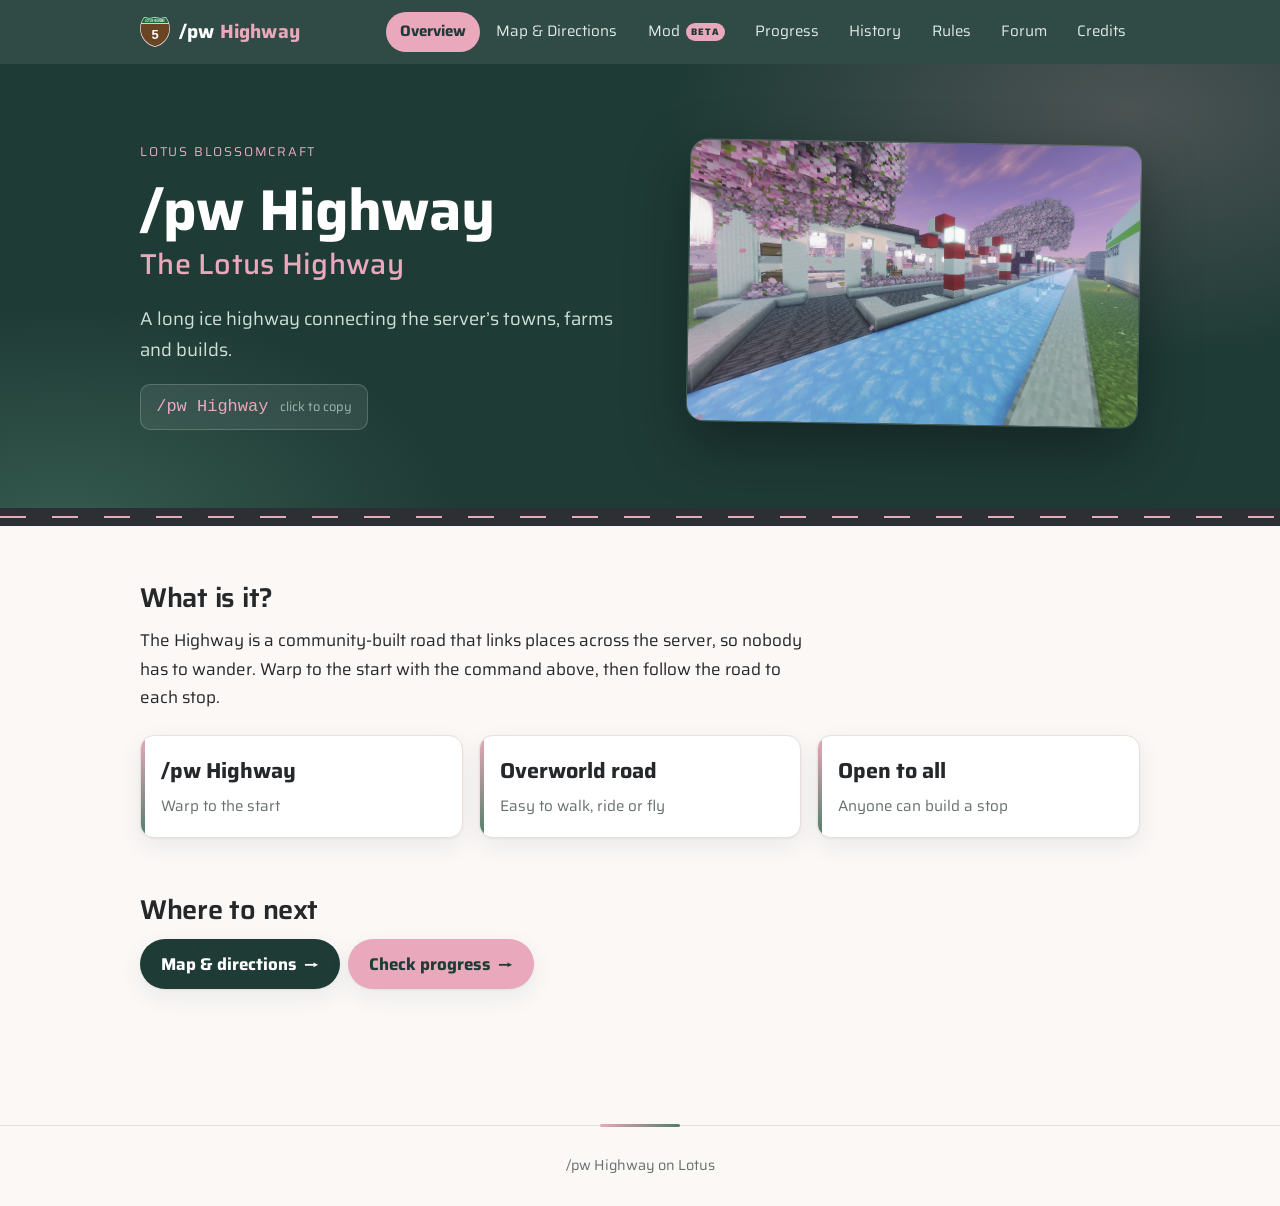
==== commit 8f7b805d: "updates" ====
--- a/index.html
+++ b/index.html
@@ -6,11 +6,14 @@
 <title>Overview | /pw Highway</title>
 <link rel="preconnect" href="https://fonts.googleapis.com"><link rel="preconnect" href="https://fonts.gstatic.com" crossorigin>
 <link href="https://fonts.googleapis.com/css2?family=Saira:ital,wdth,wght@0,50..125,100..900;1,50..125,100..900&display=swap" rel="stylesheet">
+<link rel="icon" href="favicon.ico?v=2" sizes="any">
+<link rel="icon" href="images/logo.svg?v=2" type="image/svg+xml">
+<link rel="apple-touch-icon" href="images/apple-touch-icon.png?v=2">
 <link rel="stylesheet" href="css/style.css">
 </head>
 <body>
 <header class="site"><div class="wrap">
-  <a class="brand" href="index.html">/pw <span>Highway</span></a>
+  <a class="brand" href="index.html"><img class="brand-logo" src="images/logo.svg" alt="" width="30" height="30"><span class="brand-text">/pw <span>Highway</span></span></a>
   <button class="menu-btn" aria-expanded="false">Menu</button>
   <nav aria-label="Main"><ul>
     <li><a href="index.html" aria-current="page">Overview</a></li>
--- a/css/style.css
+++ b/css/style.css
@@ -23,8 +23,12 @@
 header.site{background:rgba(31,59,54,.92);-webkit-backdrop-filter:blur(10px);backdrop-filter:blur(10px);color:#fff;position:sticky;top:0;z-index:5;transition:box-shadow .3s ease}
 header.site.scrolled{box-shadow:0 6px 24px rgba(0,0,0,.18)}
 header.site .wrap{display:flex;align-items:center;justify-content:space-between;min-height:64px;flex-wrap:wrap}
-.brand{font-weight:700;color:#fff;text-decoration:none;font-size:1.2rem;letter-spacing:.01em}
-.brand span{color:var(--petal)}
+.brand{font-weight:700;color:#fff;text-decoration:none;font-size:1.2rem;letter-spacing:.01em;display:inline-flex;align-items:center;gap:.55rem}
+.brand-logo{width:30px;height:30px;flex:none;transition:transform .4s var(--ease)}
+.brand:hover .brand-logo{transform:rotate(-6deg) scale(1.06)}
+.brand-text>span{color:var(--petal)}
+.mod-title{display:flex;align-items:center;gap:1rem;flex-wrap:wrap;margin-bottom:1.2rem}
+.mod-logo{width:84px;height:84px;flex:none;filter:drop-shadow(0 8px 18px rgba(0,0,0,.35))}
 nav ul{display:flex;gap:.2rem;list-style:none;margin:0;padding:0}
 nav a{display:block;padding:.45rem .85rem;border-radius:99px;color:#dfe9e4;text-decoration:none;font-size:.95rem;transition:background .2s ease,color .2s ease}
 nav a:hover{background:rgba(255,255,255,.1);color:#fff}
